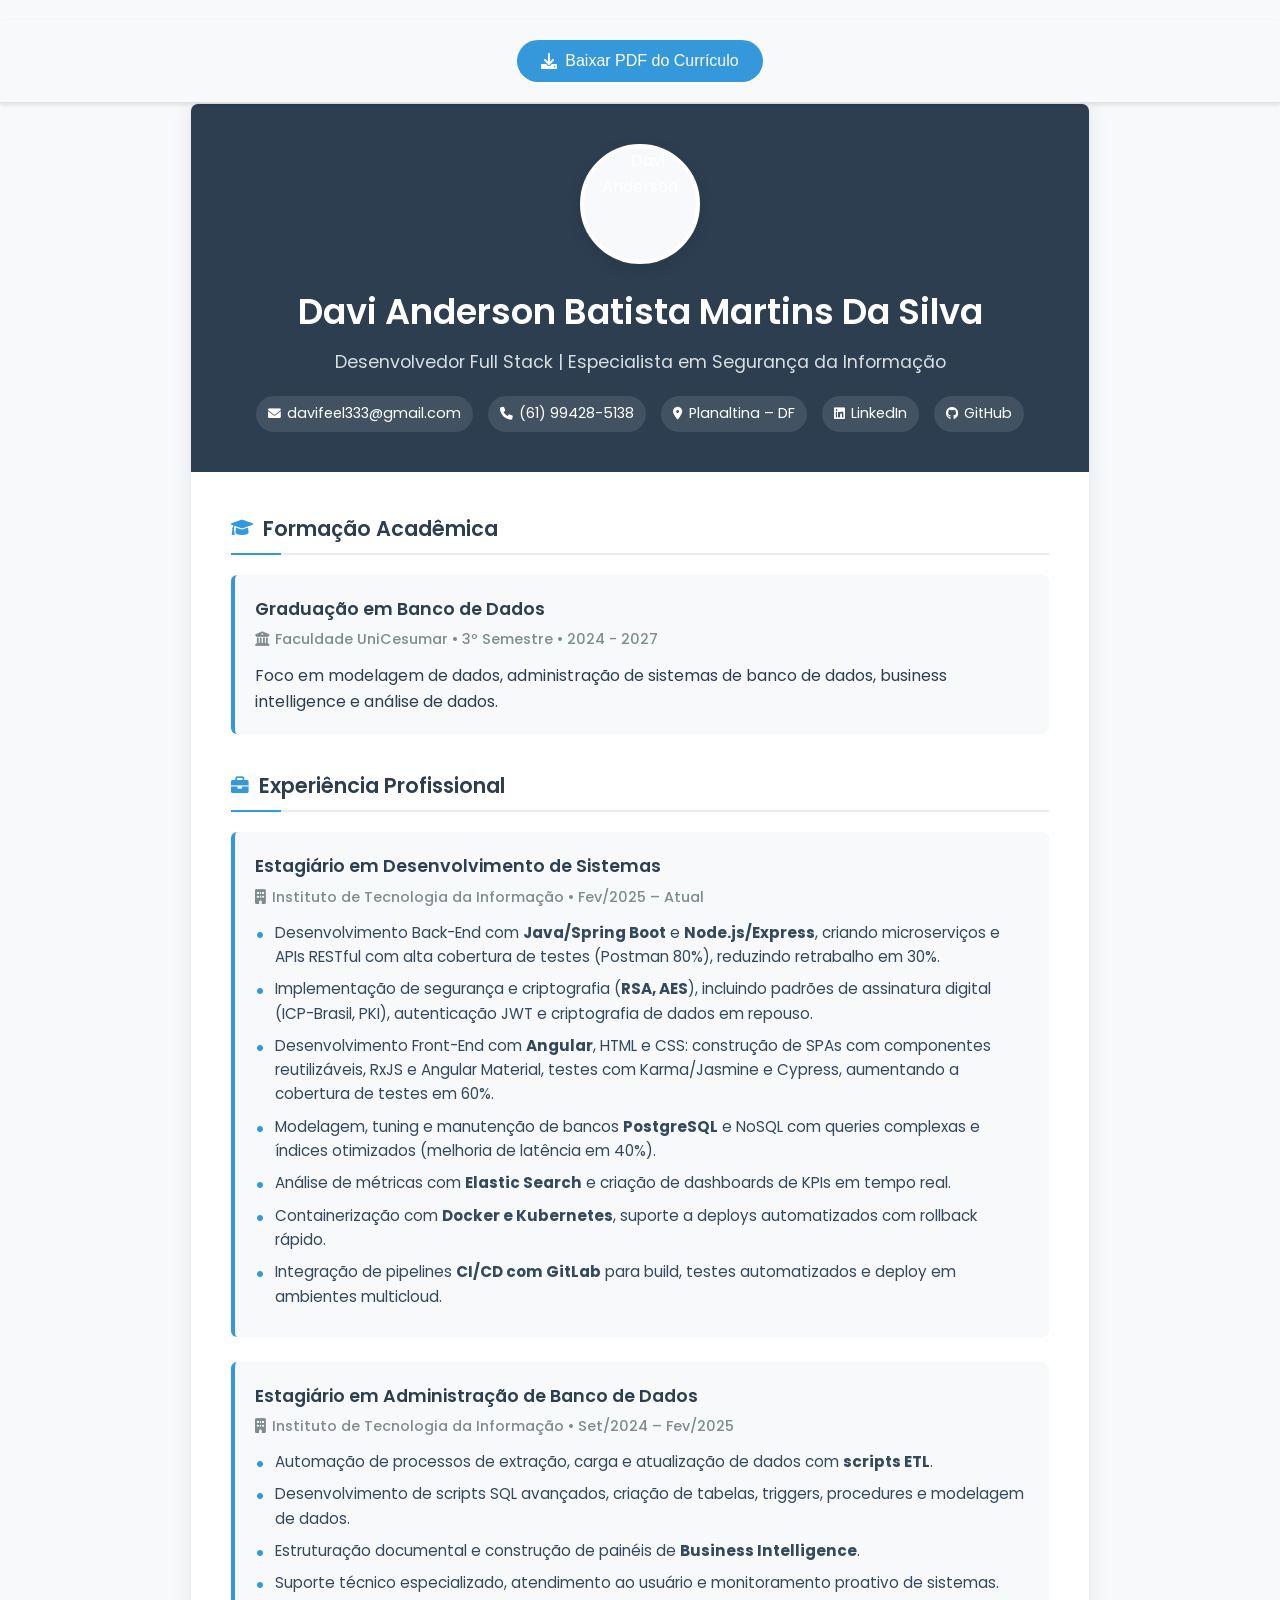
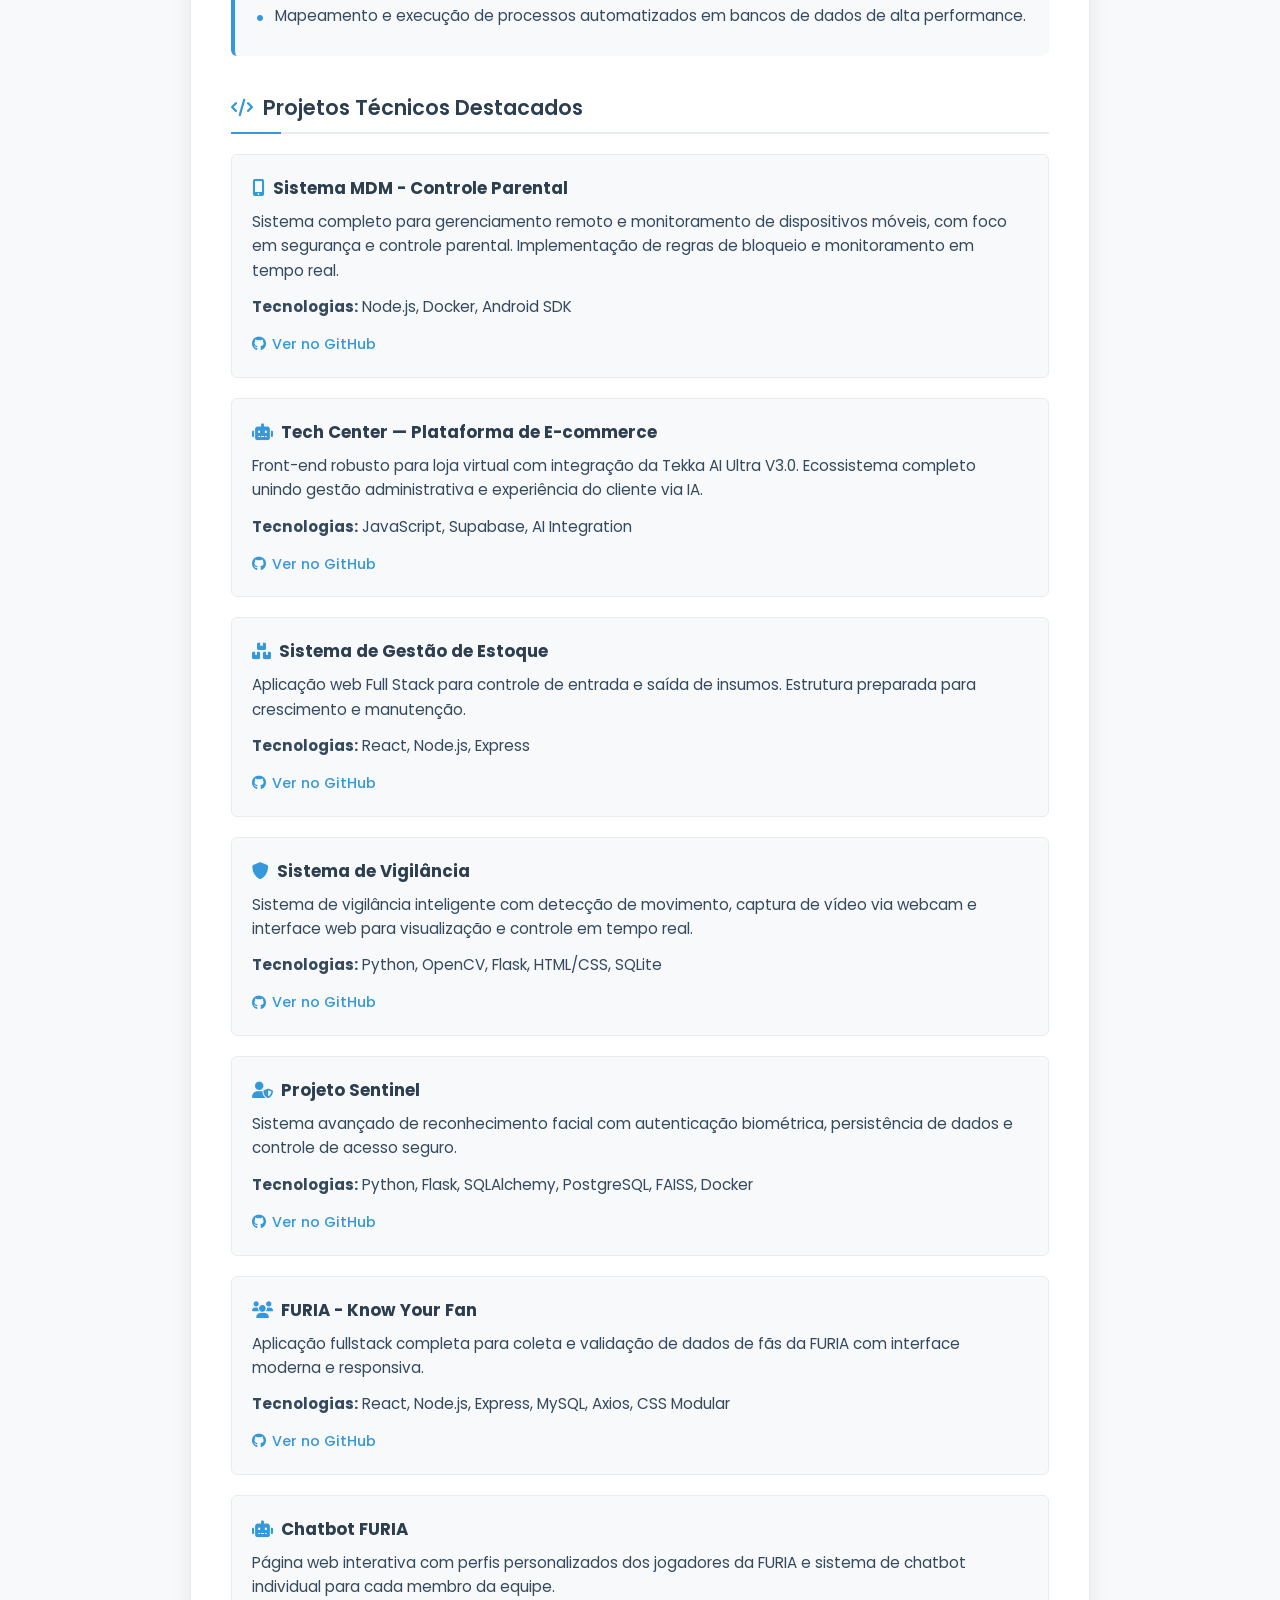
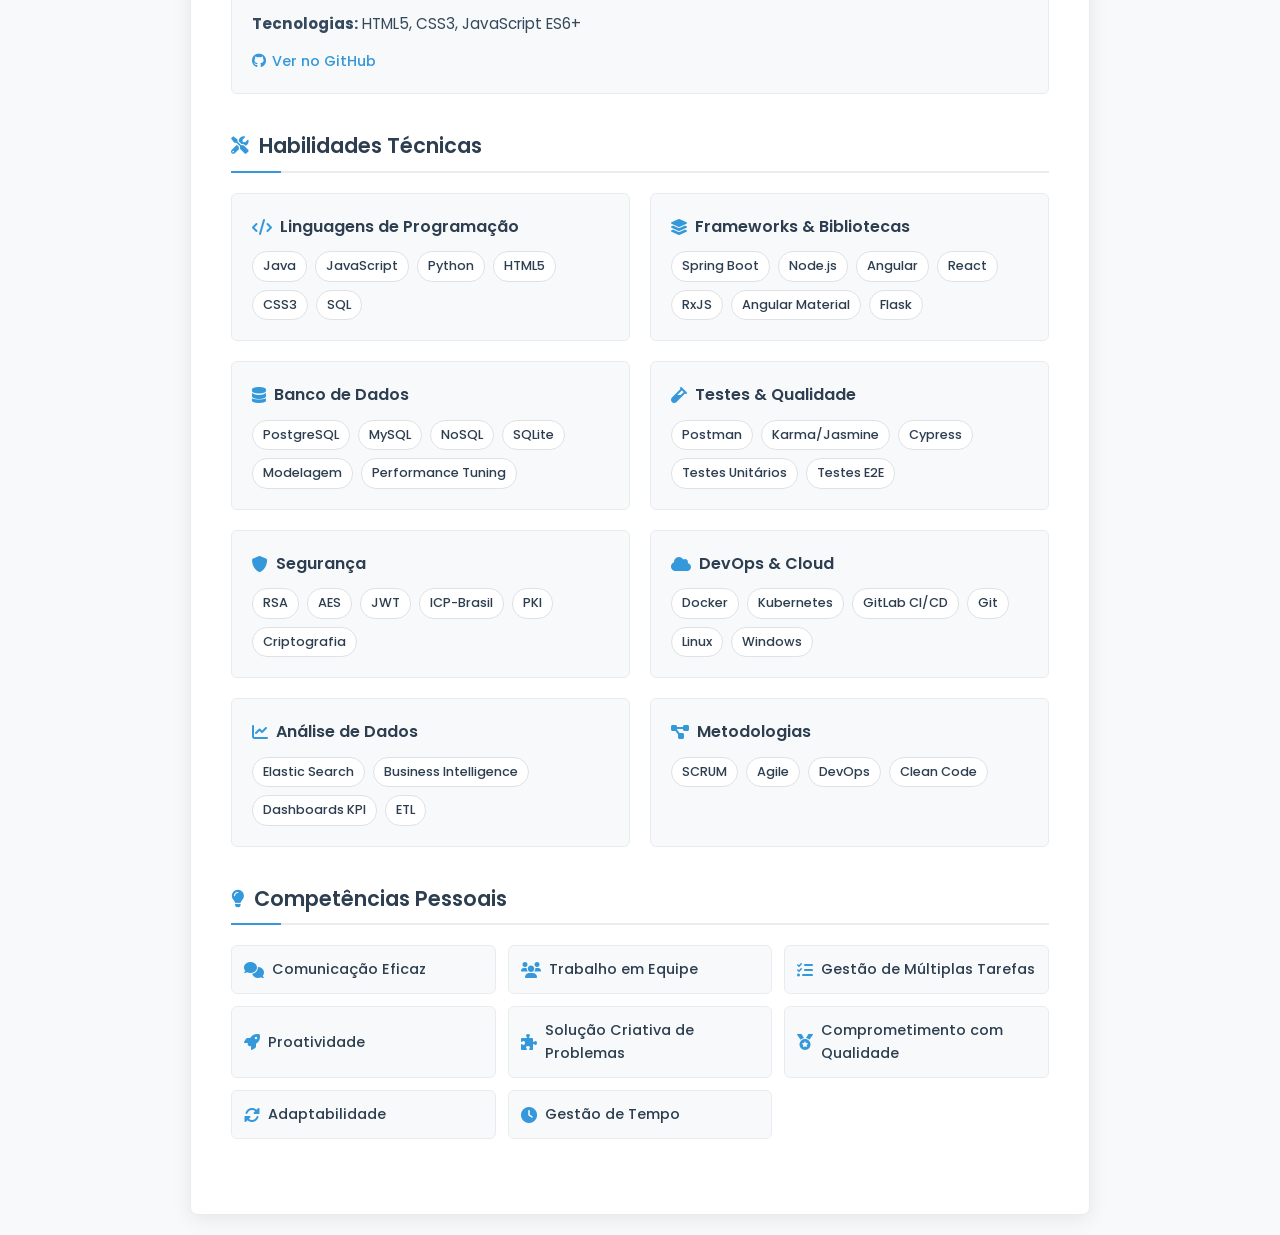
==== curriculo.html @ a270661d "Initial commit" ====
<!DOCTYPE html>
<html lang="pt-BR">
<head>
  <meta charset="UTF-8">
  <meta name="viewport" content="width=device-width, initial-scale=1.0">
  <title>Currículo - Davi Anderson Batista Martins Da Silva</title>
  <link href="https://fonts.googleapis.com/css2?family=Poppins:wght@300;400;500;600;700&display=swap" rel="stylesheet">
  <link rel="stylesheet" href="https://cdnjs.cloudflare.com/ajax/libs/font-awesome/6.0.0/css/all.min.css">
  <style>
    * {
      margin: 0;
      padding: 0;
      box-sizing: border-box;
    }
    
    body {
      font-family: 'Poppins', sans-serif;
      background: #f8f9fa;
      color: #2c3e50;
      line-height: 1.6;
      min-height: 100vh;
      padding: 20px 0;
    }
    
    .container {
      max-width: 900px;
      margin: 0 auto;
      background: #ffffff;
      border-radius: 8px;
      box-shadow: 0 4px 20px rgba(0, 0, 0, 0.08);
      overflow: hidden;
      border: 1px solid #e9ecef;
    }
    
    .header-bg {
      background: #2c3e50;
      padding: 40px 0;
      position: relative;
    }
    
    header {
      text-align: center;
      color: white;
      position: relative;
      z-index: 1;
      padding: 0 40px;
    }
    
    .profile-photo {
      width: 120px;
      height: 120px;
      border-radius: 50%;
      background: #f8f9fa;
      display: flex;
      align-items: center;
      justify-content: center;
      margin: 0 auto 20px;
      border: 4px solid white;
      box-shadow: 0 4px 15px rgba(0, 0, 0, 0.1);
      overflow: hidden;
    }

    .profile-photo i {
      font-size: 48px;
      color: #6c757d;
    }

    .profile-img {
      width: 100%;
      height: 100%;
      object-fit: cover;
      border-radius: 50%;
    }
    
    header h1 {
      font-size: 2.2rem;
      font-weight: 600;
      margin-bottom: 8px;
      color: #ffffff;
    }
    
    .subtitle {
      font-size: 1.1rem;
      font-weight: 400;
      margin-bottom: 20px;
      opacity: 0.9;
      color: #ecf0f1;
    }
    
    .contact-info {
      display: flex;
      flex-wrap: wrap;
      justify-content: center;
      gap: 15px;
      margin-top: 20px;
    }
    
    .contact-item {
      display: flex;
      align-items: center;
      gap: 6px;
      background: rgba(255, 255, 255, 0.1);
      padding: 6px 12px;
      border-radius: 20px;
      transition: all 0.3s ease;
      font-size: 0.9rem;
    }
    
    .contact-item:hover {
      background: rgba(255, 255, 255, 0.2);
    }
    
    .contact-item a, .contact-item span {
      color: white;
      text-decoration: none;
      font-weight: 400;
    }
    
    .contact-item i {
      font-size: 0.8rem;
    }
    
    .content {
      padding: 40px;
      background: #ffffff;
    }
    
    .section {
      margin-bottom: 35px;
    }
    
    .section-title {
      display: flex;
      align-items: center;
      gap: 10px;
      font-size: 1.3rem;
      font-weight: 600;
      color: #2c3e50;
      margin-bottom: 20px;
      padding-bottom: 8px;
      border-bottom: 2px solid #e9ecef;
      position: relative;
    }
    
    .section-title::after {
      content: '';
      position: absolute;
      bottom: -2px;
      left: 0;
      width: 50px;
      height: 2px;
      background: #3498db;
    }
    
    .section-icon {
      color: #3498db;
      font-size: 1.1rem;
    }
    
    .experience-item, .education-item {
      margin-bottom: 25px;
      padding: 20px;
      background: #f8f9fa;
      border-radius: 6px;
      border-left: 4px solid #3498db;
      transition: all 0.3s ease;
    }
    
    .experience-item:hover, .education-item:hover {
      box-shadow: 0 2px 10px rgba(0, 0, 0, 0.05);
      transform: translateY(-1px);
    }
    
    .job-title {
      font-size: 1.1rem;
      font-weight: 600;
      color: #2c3e50;
      margin-bottom: 5px;
    }
    
    .company-period {
      color: #7f8c8d;
      font-weight: 500;
      margin-bottom: 12px;
      display: flex;
      align-items: center;
      gap: 6px;
      font-size: 0.9rem;
    }
    
    .achievements {
      list-style: none;
    }
    
    .achievements li {
      position: relative;
      padding-left: 20px;
      margin-bottom: 8px;
      color: #34495e;
      line-height: 1.6;
      font-size: 0.95rem;
    }
    
    .achievements li::before {
      content: '•';
      position: absolute;
      left: 0;
      color: #3498db;
      font-weight: bold;
      font-size: 1.2rem;
    }
    
    .skills-grid {
      display: grid;
      grid-template-columns: repeat(auto-fit, minmax(280px, 1fr));
      gap: 20px;
    }
    
    .skill-category {
      background: #f8f9fa;
      padding: 20px;
      border-radius: 6px;
      border: 1px solid #e9ecef;
    }
    
    .skill-category h4 {
      color: #2c3e50;
      font-weight: 600;
      margin-bottom: 12px;
      display: flex;
      align-items: center;
      gap: 8px;
      font-size: 1rem;
    }
    
    .skill-category h4 i {
      color: #3498db;
    }
    
    .skill-tags {
      display: flex;
      flex-wrap: wrap;
      gap: 8px;
    }
    
    .skill-tag {
      background: #ffffff;
      color: #2c3e50;
      border: 1px solid #dee2e6;
      padding: 4px 10px;
      border-radius: 15px;
      font-size: 0.8rem;
      font-weight: 500;
      transition: all 0.2s ease;
    }
    
    .skill-tag:hover {
      background: #3498db;
      color: white;
      border-color: #3498db;
    }
    
    .projects-grid {
      display: grid;
      gap: 20px;
    }
    
    .project-item {
      background: #f8f9fa;
      padding: 20px;
      border-radius: 6px;
      border: 1px solid #e9ecef;
      transition: all 0.3s ease;
    }
    
    .project-item:hover {
      box-shadow: 0 2px 10px rgba(0, 0, 0, 0.05);
      transform: translateY(-1px);
    }
    
    .project-title {
      font-weight: 600;
      color: #2c3e50;
      margin-bottom: 8px;
      display: flex;
      align-items: center;
      gap: 8px;
      font-size: 1.05rem;
    }
    
    .project-title i {
      color: #3498db;
    }
    
    .project-item p {
      color: #34495e;
      margin-bottom: 12px;
      line-height: 1.6;
      font-size: 0.95rem;
    }
    
    .project-link {
      color: #3498db;
      text-decoration: none;
      font-weight: 500;
      display: inline-flex;
      align-items: center;
      gap: 6px;
      transition: color 0.3s ease;
      font-size: 0.9rem;
    }
    
    .project-link:hover {
      color: #2980b9;
      text-decoration: underline;
    }
    
    .soft-skills {
      display: grid;
      grid-template-columns: repeat(auto-fit, minmax(200px, 1fr));
      gap: 12px;
    }
    
    .soft-skill {
      background: #f8f9fa;
      padding: 12px;
      border-radius: 6px;
      border: 1px solid #e9ecef;
      display: flex;
      align-items: center;
      gap: 8px;
      color: #2c3e50;
      font-weight: 500;
      font-size: 0.9rem;
    }
    
    .soft-skill i {
      color: #3498db;
      font-size: 1rem;
    }
    
    .download-section {
      text-align: center;
      padding: 20px;
      background: #f8f9fa;
      border-bottom: 1px solid #dee2e6;
      position: sticky;
      top: 0;
      z-index: 100;
      box-shadow: 0 2px 4px rgba(0,0,0,0.1);
    }
    
    .download-btn {
      display: inline-flex;
      align-items: center;
      gap: 8px;
      background: #3498db;
      color: white;
      padding: 12px 24px;
      border-radius: 25px;
      border: none;
      font-weight: 500;
      font-size: 1rem;
      transition: all 0.3s ease;
      cursor: pointer;
      text-decoration: none;
    }
    
    .download-btn:hover {
      background: #2980b9;
      transform: translateY(-2px);
      box-shadow: 0 4px 12px rgba(52, 152, 219, 0.3);
    }
    
    @media (max-width: 768px) {
      .content {
        padding: 25px;
      }
      
      header {
        padding: 0 25px;
      }
      
      header h1 {
        font-size: 1.8rem;
      }
      
      .contact-info {
        flex-direction: column;
        align-items: center;
      }
      
      .skills-grid {
        grid-template-columns: 1fr;
      }
      
      .download-section {
        padding: 15px;
      }
    }
    
    @media print {
      body {
        background: white;
        padding: 0;
      }
      
      .container {
        box-shadow: none;
        border-radius: 0;
        border: none;
      }
      
      .header-bg {
        background: #2c3e50 !important;
        -webkit-print-color-adjust: exact;
        print-color-adjust: exact;
      }
      
      .download-section {
        display: none;
      }
    }
  </style>
</head>
<body>
  <!-- Download Section -->
  <div class="download-section">
    <button id="downloadPDF" class="download-btn">
      <i class="fas fa-download"></i>
      Baixar PDF do Currículo
    </button>
  </div>

  <div class="container">
    <div class="header-bg">
      <header>
        <div class="profile-photo">
          <img src="assets/images/profile.jpg" alt="Davi Anderson" class="profile-img">
        </div>
        <h1>Davi Anderson Batista Martins Da Silva</h1>
        <div class="subtitle">Desenvolvedor Full Stack | Especialista em Segurança da Informação</div>
        <div class="contact-info">
          <div class="contact-item">
            <i class="fas fa-envelope"></i>
            <a href="mailto:davifeel333@gmail.com">davifeel333@gmail.com</a>
          </div>
          <div class="contact-item">
            <i class="fas fa-phone"></i>
            <a href="tel:+5561994285138">(61) 99428-5138</a>
          </div>
          <div class="contact-item">
            <i class="fas fa-map-marker-alt"></i>
            <span>Planaltina – DF</span>
          </div>
          <div class="contact-item">
            <i class="fab fa-linkedin"></i>
            <a href="https://linkedin.com/in/davi-tech" target="_blank">LinkedIn</a>
          </div>
          <div class="contact-item">
            <i class="fab fa-github"></i>
            <a href="https://github.com/davifeels" target="_blank">GitHub</a>
          </div>
        </div>
      </header>
    </div>

    <div class="content">
      <section class="section">
        <h2 class="section-title">
          <i class="fas fa-graduation-cap section-icon"></i>
          Formação Acadêmica
        </h2>
        <div class="education-item">
          <div class="job-title">Graduação em Banco de Dados</div>
          <div class="company-period">
            <i class="fas fa-university"></i>
            Faculdade UniCesumar • 3º Semestre • 2024 - 2027
          </div>
          <p>Foco em modelagem de dados, administração de sistemas de banco de dados, business intelligence e análise de dados.</p>
        </div>
      </section>

      <section class="section">
        <h2 class="section-title">
          <i class="fas fa-briefcase section-icon"></i>
          Experiência Profissional
        </h2>
        
        <div class="experience-item">
          <div class="job-title">Estagiário em Desenvolvimento de Sistemas</div>
          <div class="company-period">
            <i class="fas fa-building"></i>
            Instituto de Tecnologia da Informação • Fev/2025 – Atual
          </div>
          <ul class="achievements">
            <li>Desenvolvimento Back-End com <strong>Java/Spring Boot</strong> e <strong>Node.js/Express</strong>, criando microserviços e APIs RESTful com alta cobertura de testes (Postman 80%), reduzindo retrabalho em 30%.</li>
            <li>Implementação de segurança e criptografia (<strong>RSA, AES</strong>), incluindo padrões de assinatura digital (ICP-Brasil, PKI), autenticação JWT e criptografia de dados em repouso.</li>
            <li>Desenvolvimento Front-End com <strong>Angular</strong>, HTML e CSS: construção de SPAs com componentes reutilizáveis, RxJS e Angular Material, testes com Karma/Jasmine e Cypress, aumentando a cobertura de testes em 60%.</li>
            <li>Modelagem, tuning e manutenção de bancos <strong>PostgreSQL</strong> e NoSQL com queries complexas e índices otimizados (melhoria de latência em 40%).</li>
            <li>Análise de métricas com <strong>Elastic Search</strong> e criação de dashboards de KPIs em tempo real.</li>
            <li>Containerização com <strong>Docker e Kubernetes</strong>, suporte a deploys automatizados com rollback rápido.</li>
            <li>Integração de pipelines <strong>CI/CD com GitLab</strong> para build, testes automatizados e deploy em ambientes multicloud.</li>
          </ul>
        </div>

        <div class="experience-item">
          <div class="job-title">Estagiário em Administração de Banco de Dados</div>
          <div class="company-period">
            <i class="fas fa-building"></i>
            Instituto de Tecnologia da Informação • Set/2024 – Fev/2025
          </div>
          <ul class="achievements">
            <li>Automação de processos de extração, carga e atualização de dados com <strong>scripts ETL</strong>.</li>
            <li>Desenvolvimento de scripts SQL avançados, criação de tabelas, triggers, procedures e modelagem de dados.</li>
            <li>Estruturação documental e construção de painéis de <strong>Business Intelligence</strong>.</li>
            <li>Suporte técnico especializado, atendimento ao usuário e monitoramento proativo de sistemas.</li>
            <li>Mapeamento e execução de processos automatizados em bancos de dados de alta performance.</li>
          </ul>
        </div>
      </section>

      <section class="section">
        <h2 class="section-title">
          <i class="fas fa-code section-icon"></i>
          Projetos Técnicos Destacados
        </h2>
        <div class="projects-grid">
          <div class="project-item">
            <div class="project-title">
              <i class="fas fa-mobile-alt"></i>
              <strong>Sistema MDM - Controle Parental</strong>
            </div>
            <p>Sistema completo para gerenciamento remoto e monitoramento de dispositivos móveis, com foco em segurança e controle parental. Implementação de regras de bloqueio e monitoramento em tempo real.</p>
            <p><strong>Tecnologias:</strong> Node.js, Docker, Android SDK</p>
            <a href="https://github.com/davifeels" target="_blank" class="project-link">
              <i class="fab fa-github"></i> Ver no GitHub
            </a>
          </div>

          <div class="project-item">
            <div class="project-title">
              <i class="fas fa-robot"></i>
              <strong>Tech Center — Plataforma de E-commerce</strong>
            </div>
            <p>Front-end robusto para loja virtual com integração da Tekka AI Ultra V3.0. Ecossistema completo unindo gestão administrativa e experiência do cliente via IA.</p>
            <p><strong>Tecnologias:</strong> JavaScript, Supabase, AI Integration</p>
            <a href="https://github.com/davifeels" target="_blank" class="project-link">
              <i class="fab fa-github"></i> Ver no GitHub
            </a>
          </div>

          <div class="project-item">
            <div class="project-title">
              <i class="fas fa-boxes"></i>
              <strong>Sistema de Gestão de Estoque</strong>
            </div>
            <p>Aplicação web Full Stack para controle de entrada e saída de insumos. Estrutura preparada para crescimento e manutenção.</p>
            <p><strong>Tecnologias:</strong> React, Node.js, Express</p>
            <a href="https://github.com/davifeels" target="_blank" class="project-link">
              <i class="fab fa-github"></i> Ver no GitHub
            </a>
          </div>

          <div class="project-item">
            <div class="project-title">
              <i class="fas fa-shield-alt"></i>
              <strong>Sistema de Vigilância</strong>
            </div>
            <p>Sistema de vigilância inteligente com detecção de movimento, captura de vídeo via webcam e interface web para visualização e controle em tempo real.</p>
            <p><strong>Tecnologias:</strong> Python, OpenCV, Flask, HTML/CSS, SQLite</p>
            <a href="https://github.com/davifeels/Sistema-De-Vigilancia" target="_blank" class="project-link">
              <i class="fab fa-github"></i> Ver no GitHub
            </a>
          </div>

          <div class="project-item">
            <div class="project-title">
              <i class="fas fa-user-shield"></i>
              <strong>Projeto Sentinel</strong>
            </div>
            <p>Sistema avançado de reconhecimento facial com autenticação biométrica, persistência de dados e controle de acesso seguro.</p>
            <p><strong>Tecnologias:</strong> Python, Flask, SQLAlchemy, PostgreSQL, FAISS, Docker</p>
            <a href="https://github.com/davifeels/ProjetoSentinel" target="_blank" class="project-link">
              <i class="fab fa-github"></i> Ver no GitHub
            </a>
          </div>

          <div class="project-item">
            <div class="project-title">
              <i class="fas fa-users"></i>
              <strong>FURIA - Know Your Fan</strong>
            </div>
            <p>Aplicação fullstack completa para coleta e validação de dados de fãs da FURIA com interface moderna e responsiva.</p>
            <p><strong>Tecnologias:</strong> React, Node.js, Express, MySQL, Axios, CSS Modular</p>
            <a href="https://github.com/davifeels/furia-know-your-fan" target="_blank" class="project-link">
              <i class="fab fa-github"></i> Ver no GitHub
            </a>
          </div>

          <div class="project-item">
            <div class="project-title">
              <i class="fas fa-robot"></i>
              <strong>Chatbot FURIA</strong>
            </div>
            <p>Página web interativa com perfis personalizados dos jogadores da FURIA e sistema de chatbot individual para cada membro da equipe.</p>
            <p><strong>Tecnologias:</strong> HTML5, CSS3, JavaScript ES6+</p>
            <a href="https://github.com/davifeels/chatbotfuria" target="_blank" class="project-link">
              <i class="fab fa-github"></i> Ver no GitHub
            </a>
          </div>
        </div>
      </section>

      <section class="section">
        <h2 class="section-title">
          <i class="fas fa-tools section-icon"></i>
          Habilidades Técnicas
        </h2>
        <div class="skills-grid">
          <div class="skill-category">
            <h4><i class="fas fa-code"></i> Linguagens de Programação</h4>
            <div class="skill-tags">
              <span class="skill-tag">Java</span>
              <span class="skill-tag">JavaScript</span>
              <span class="skill-tag">Python</span>
              <span class="skill-tag">HTML5</span>
              <span class="skill-tag">CSS3</span>
              <span class="skill-tag">SQL</span>
            </div>
          </div>

          <div class="skill-category">
            <h4><i class="fas fa-layer-group"></i> Frameworks & Bibliotecas</h4>
            <div class="skill-tags">
              <span class="skill-tag">Spring Boot</span>
              <span class="skill-tag">Node.js</span>
              <span class="skill-tag">Angular</span>
              <span class="skill-tag">React</span>
              <span class="skill-tag">RxJS</span>
              <span class="skill-tag">Angular Material</span>
              <span class="skill-tag">Flask</span>
            </div>
          </div>

          <div class="skill-category">
            <h4><i class="fas fa-database"></i> Banco de Dados</h4>
            <div class="skill-tags">
              <span class="skill-tag">PostgreSQL</span>
              <span class="skill-tag">MySQL</span>
              <span class="skill-tag">NoSQL</span>
              <span class="skill-tag">SQLite</span>
              <span class="skill-tag">Modelagem</span>
              <span class="skill-tag">Performance Tuning</span>
            </div>
          </div>

          <div class="skill-category">
            <h4><i class="fas fa-vial"></i> Testes & Qualidade</h4>
            <div class="skill-tags">
              <span class="skill-tag">Postman</span>
              <span class="skill-tag">Karma/Jasmine</span>
              <span class="skill-tag">Cypress</span>
              <span class="skill-tag">Testes Unitários</span>
              <span class="skill-tag">Testes E2E</span>
            </div>
          </div>

          <div class="skill-category">
            <h4><i class="fas fa-shield-alt"></i> Segurança</h4>
            <div class="skill-tags">
              <span class="skill-tag">RSA</span>
              <span class="skill-tag">AES</span>
              <span class="skill-tag">JWT</span>
              <span class="skill-tag">ICP-Brasil</span>
              <span class="skill-tag">PKI</span>
              <span class="skill-tag">Criptografia</span>
            </div>
          </div>

          <div class="skill-category">
            <h4><i class="fas fa-cloud"></i> DevOps & Cloud</h4>
            <div class="skill-tags">
              <span class="skill-tag">Docker</span>
              <span class="skill-tag">Kubernetes</span>
              <span class="skill-tag">GitLab CI/CD</span>
              <span class="skill-tag">Git</span>
              <span class="skill-tag">Linux</span>
              <span class="skill-tag">Windows</span>
            </div>
          </div>

          <div class="skill-category">
            <h4><i class="fas fa-chart-line"></i> Análise de Dados</h4>
            <div class="skill-tags">
              <span class="skill-tag">Elastic Search</span>
              <span class="skill-tag">Business Intelligence</span>
              <span class="skill-tag">Dashboards KPI</span>
              <span class="skill-tag">ETL</span>
            </div>
          </div>

          <div class="skill-category">
            <h4><i class="fas fa-project-diagram"></i> Metodologias</h4>
            <div class="skill-tags">
              <span class="skill-tag">SCRUM</span>
              <span class="skill-tag">Agile</span>
              <span class="skill-tag">DevOps</span>
              <span class="skill-tag">Clean Code</span>
            </div>
          </div>
        </div>
      </section>

      <section class="section">
        <h2 class="section-title">
          <i class="fas fa-lightbulb section-icon"></i>
          Competências Pessoais
        </h2>
        <div class="soft-skills">
          <div class="soft-skill">
            <i class="fas fa-comments"></i>
            Comunicação Eficaz
          </div>
          <div class="soft-skill">
            <i class="fas fa-users"></i>
            Trabalho em Equipe
          </div>
          <div class="soft-skill">
            <i class="fas fa-tasks"></i>
            Gestão de Múltiplas Tarefas
          </div>
          <div class="soft-skill">
            <i class="fas fa-rocket"></i>
            Proatividade
          </div>
          <div class="soft-skill">
            <i class="fas fa-puzzle-piece"></i>
            Solução Criativa de Problemas
          </div>
          <div class="soft-skill">
            <i class="fas fa-medal"></i>
            Comprometimento com Qualidade
          </div>
          <div class="soft-skill">
            <i class="fas fa-sync-alt"></i>
            Adaptabilidade
          </div>
          <div class="soft-skill">
            <i class="fas fa-clock"></i>
            Gestão de Tempo
          </div>
        </div>
      </section>
    </div>

  </div>
  <script src="https://cdnjs.cloudflare.com/ajax/libs/html2pdf.js/0.10.1/html2pdf.bundle.min.js"></script>
  <script>
    document.getElementById('downloadPDF').addEventListener('click', function(e) {
      e.preventDefault();
      
      const element = document.querySelector('.container');
      const downloadBtn = document.querySelector('.download-section');
      
      // Hide download button during PDF generation
      downloadBtn.style.display = 'none';
      
      const opt = {
        margin: [0.2, 0.2, 0.2, 0.2],
        filename: 'Curriculo_Davi_Anderson.pdf',
        image: { type: 'jpeg', quality: 0.98 },
        html2canvas: {
          scale: 2,
          useCORS: true,
          letterRendering: true
        },
        jsPDF: {
          unit: 'in',
          format: 'a4',
          orientation: 'portrait'
        }
      };

      html2pdf().set(opt).from(element).save().then(() => {
        // Show download button again after PDF generation
        downloadBtn.style.display = 'block';
      });
    });
  </script>
</body>
</html>
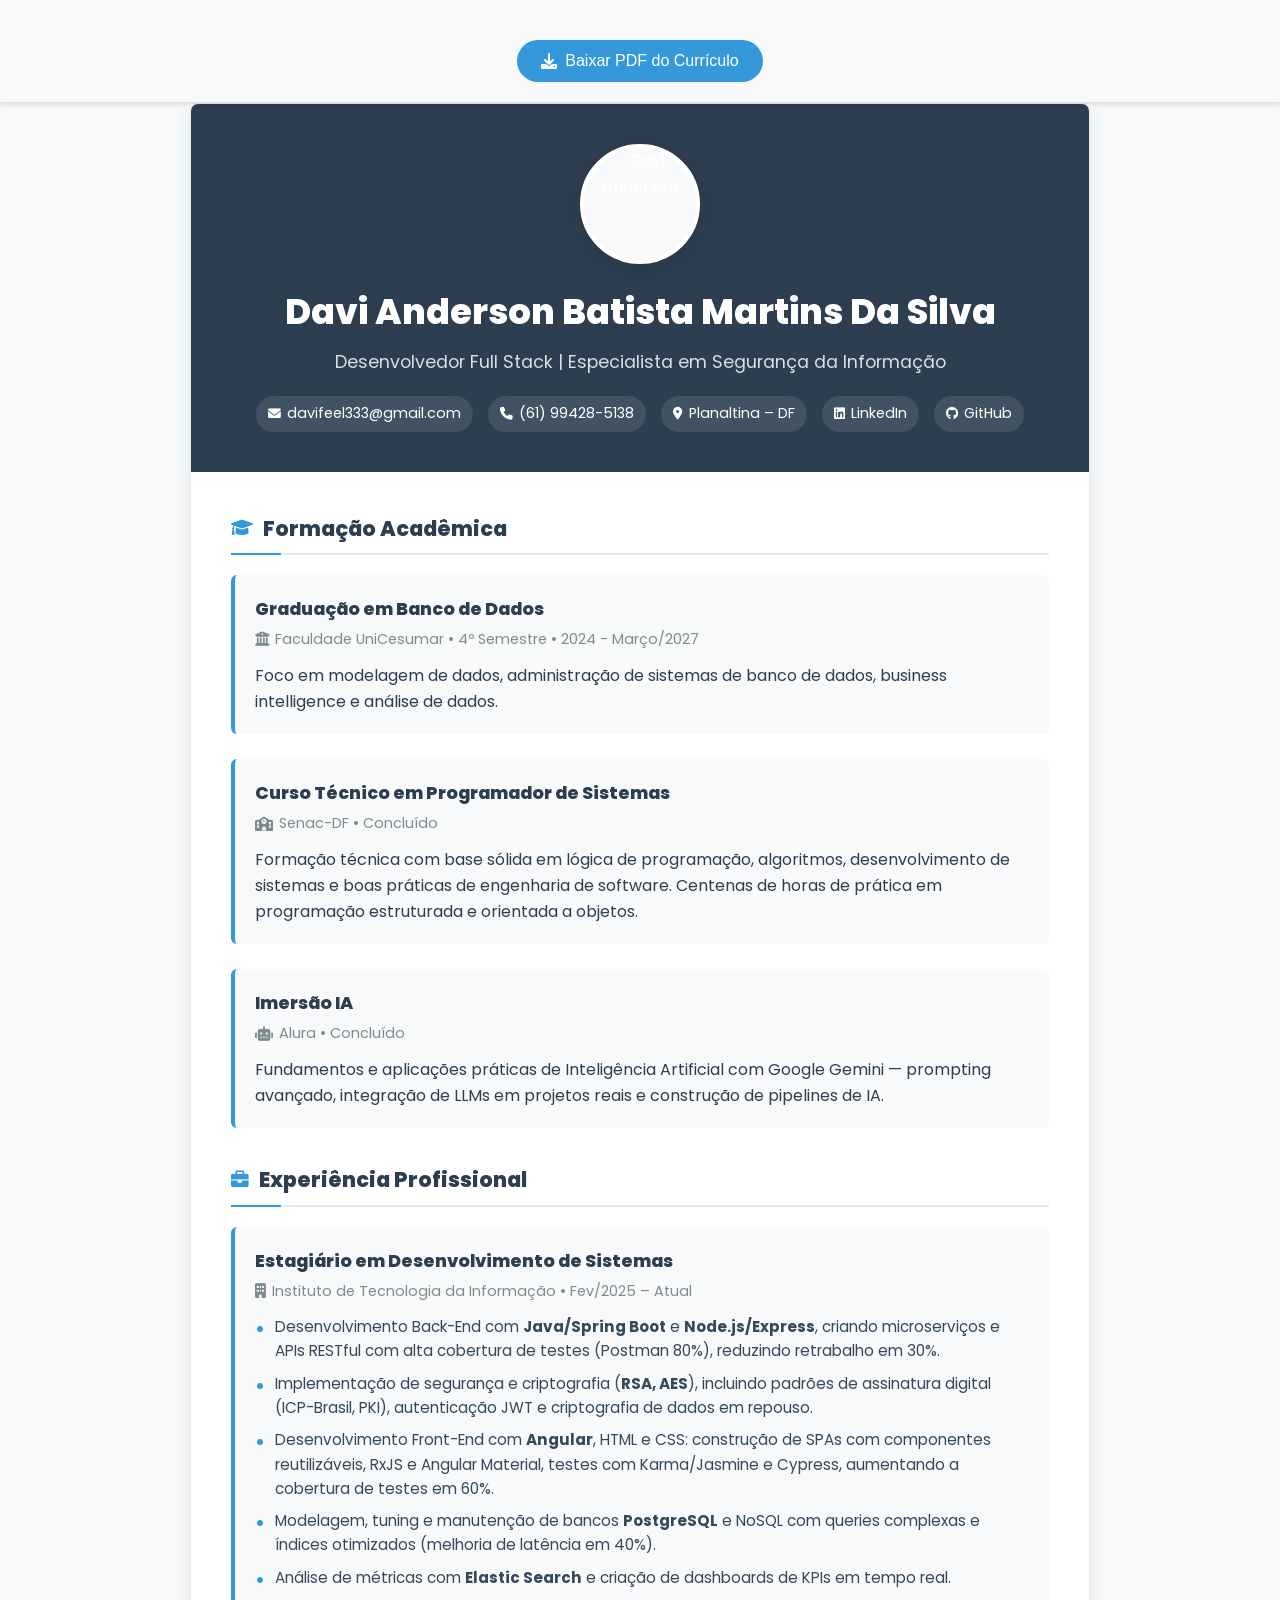
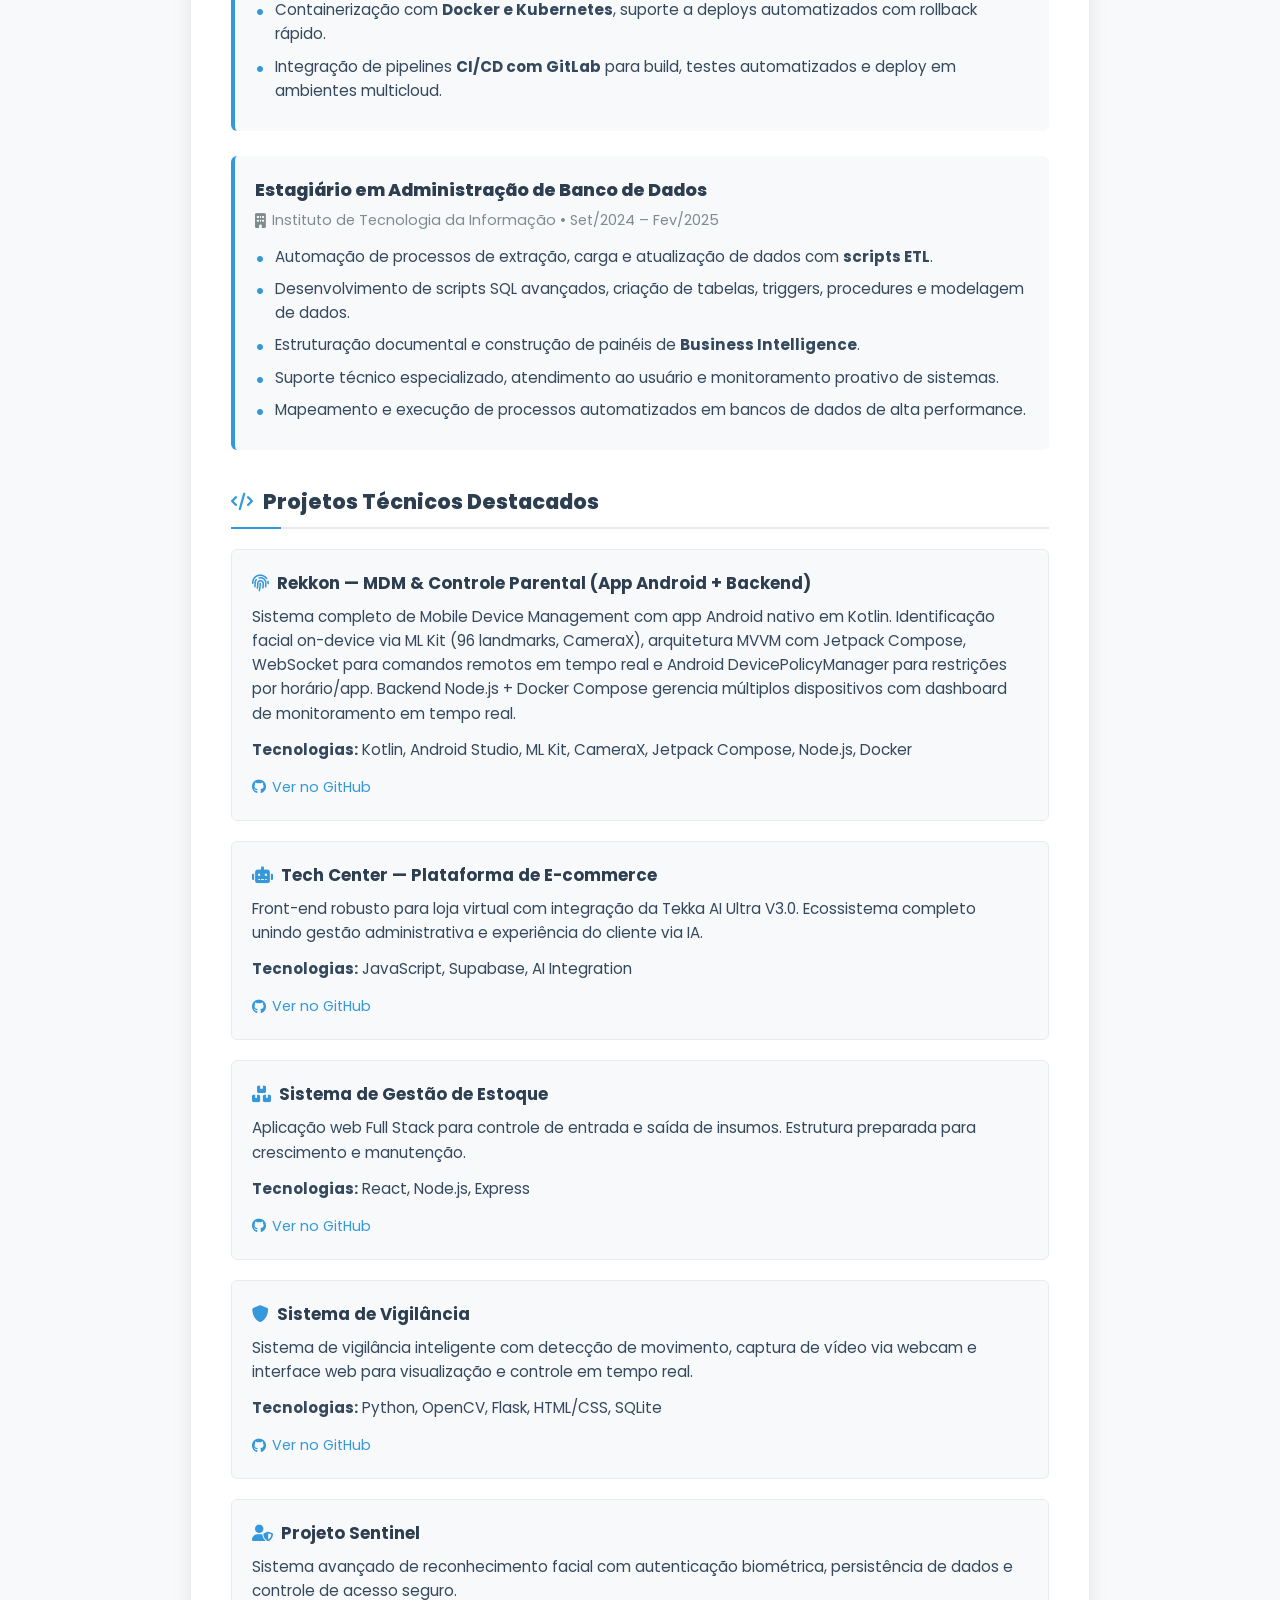
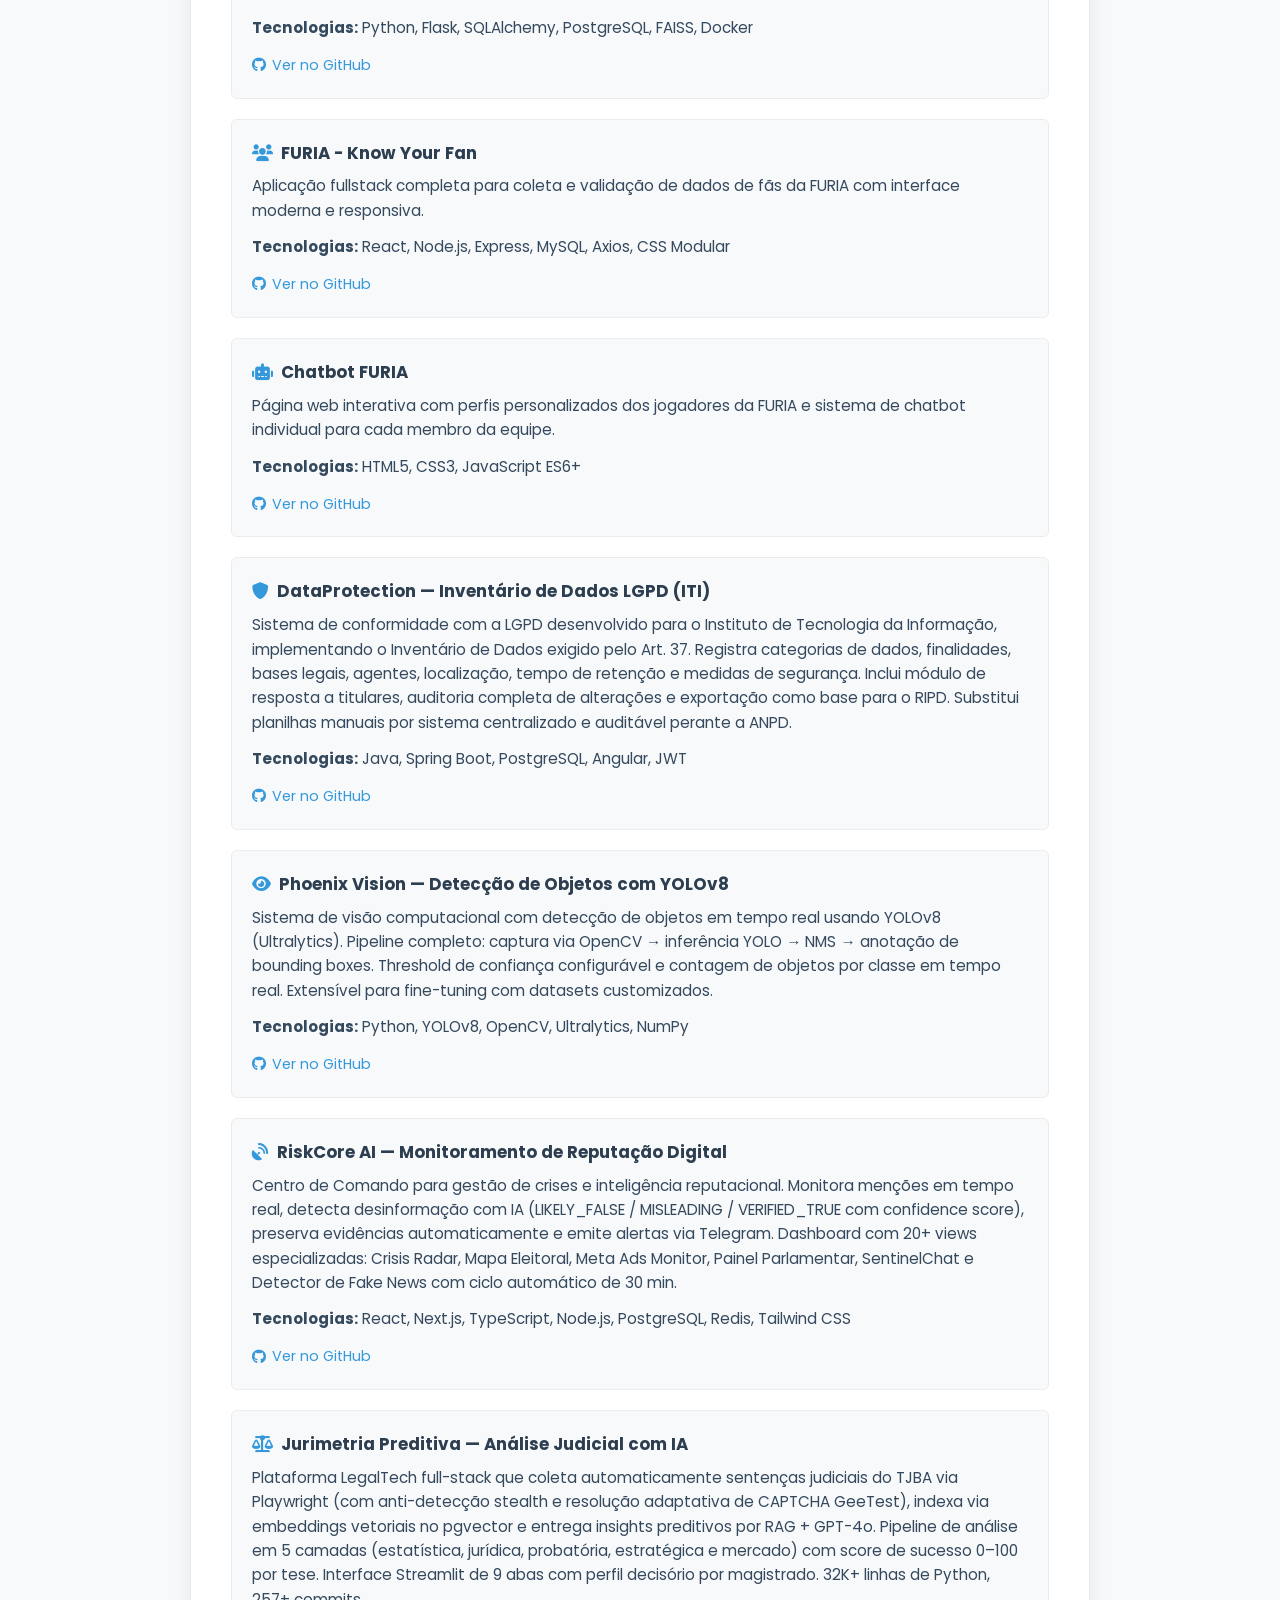
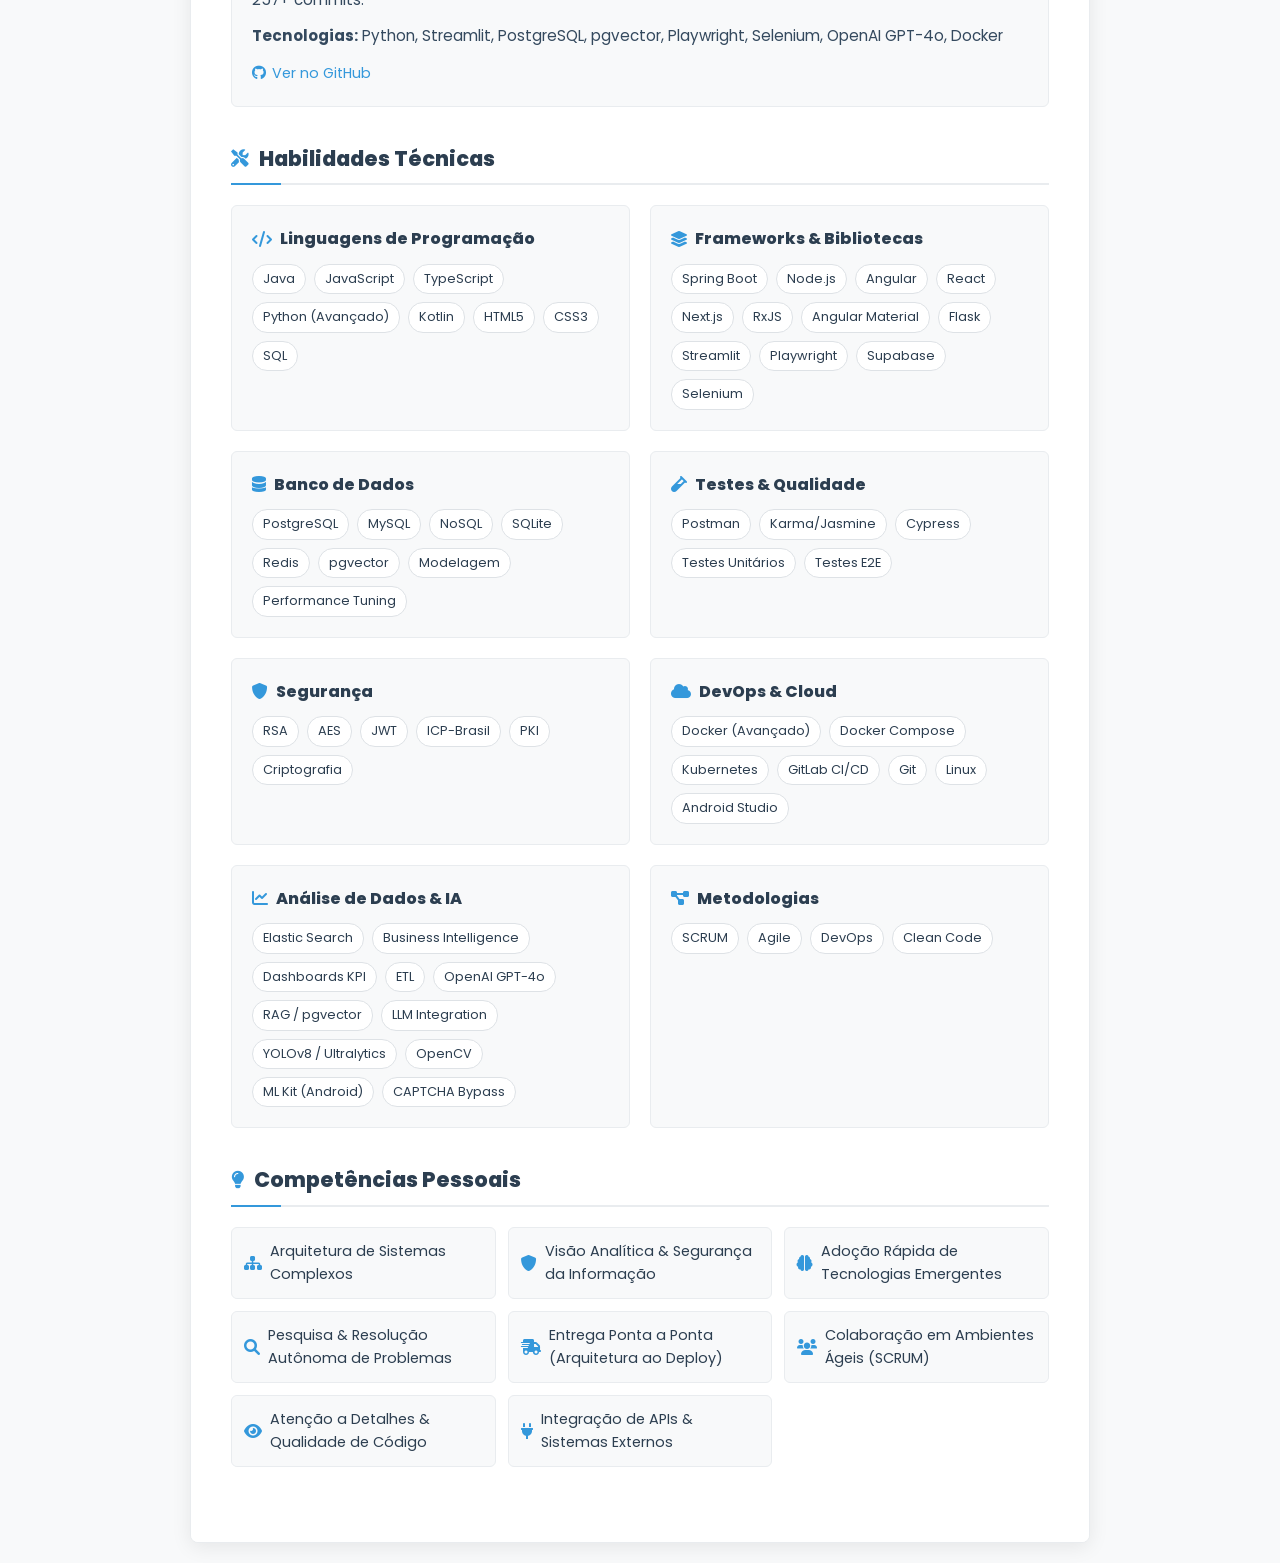
==== commit db4afd43: "a" ====
--- a/curriculo.html
+++ b/curriculo.html
@@ -4,8 +4,12 @@
   <meta charset="UTF-8">
   <meta name="viewport" content="width=device-width, initial-scale=1.0">
   <title>Currículo - Davi Anderson Batista Martins Da Silva</title>
-  <link href="https://fonts.googleapis.com/css2?family=Poppins:wght@300;400;500;600;700&display=swap" rel="stylesheet">
-  <link rel="stylesheet" href="https://cdnjs.cloudflare.com/ajax/libs/font-awesome/6.0.0/css/all.min.css">
+  <link rel="stylesheet" href="assets/fontawesome/css/all.min.css">
+  <style>
+    @font-face { font-family: 'Poppins'; src: url('assets/poppins-regular.woff2') format('woff2'); font-weight: 400; font-style: normal; }
+    @font-face { font-family: 'Poppins'; src: url('assets/poppins-600.woff2') format('woff2'); font-weight: 600; font-style: normal; }
+    @font-face { font-family: 'Poppins'; src: url('assets/poppins-700.woff2') format('woff2'); font-weight: 700; font-style: normal; }
+  </style>
   <style>
     * {
       margin: 0;
@@ -475,9 +479,25 @@
           <div class="job-title">Graduação em Banco de Dados</div>
           <div class="company-period">
             <i class="fas fa-university"></i>
-            Faculdade UniCesumar • 3º Semestre • 2024 - 2027
+            Faculdade UniCesumar • 4º Semestre • 2024 - Março/2027
           </div>
           <p>Foco em modelagem de dados, administração de sistemas de banco de dados, business intelligence e análise de dados.</p>
+        </div>
+        <div class="education-item">
+          <div class="job-title">Curso Técnico em Programador de Sistemas</div>
+          <div class="company-period">
+            <i class="fas fa-school"></i>
+            Senac-DF • Concluído
+          </div>
+          <p>Formação técnica com base sólida em lógica de programação, algoritmos, desenvolvimento de sistemas e boas práticas de engenharia de software. Centenas de horas de prática em programação estruturada e orientada a objetos.</p>
+        </div>
+        <div class="education-item">
+          <div class="job-title">Imersão IA</div>
+          <div class="company-period">
+            <i class="fas fa-robot"></i>
+            Alura • Concluído
+          </div>
+          <p>Fundamentos e aplicações práticas de Inteligência Artificial com Google Gemini — prompting avançado, integração de LLMs em projetos reais e construção de pipelines de IA.</p>
         </div>
       </section>
 
@@ -528,12 +548,12 @@
         <div class="projects-grid">
           <div class="project-item">
             <div class="project-title">
-              <i class="fas fa-mobile-alt"></i>
-              <strong>Sistema MDM - Controle Parental</strong>
-            </div>
-            <p>Sistema completo para gerenciamento remoto e monitoramento de dispositivos móveis, com foco em segurança e controle parental. Implementação de regras de bloqueio e monitoramento em tempo real.</p>
-            <p><strong>Tecnologias:</strong> Node.js, Docker, Android SDK</p>
-            <a href="https://github.com/davifeels" target="_blank" class="project-link">
+              <i class="fas fa-fingerprint"></i>
+              <strong>Rekkon — MDM & Controle Parental (App Android + Backend)</strong>
+            </div>
+            <p>Sistema completo de Mobile Device Management com app Android nativo em Kotlin. Identificação facial on-device via ML Kit (96 landmarks, CameraX), arquitetura MVVM com Jetpack Compose, WebSocket para comandos remotos em tempo real e Android DevicePolicyManager para restrições por horário/app. Backend Node.js + Docker Compose gerencia múltiplos dispositivos com dashboard de monitoramento em tempo real.</p>
+            <p><strong>Tecnologias:</strong> Kotlin, Android Studio, ML Kit, CameraX, Jetpack Compose, Node.js, Docker</p>
+            <a href="https://github.com/davifeels" target="_blank" rel="noopener" class="project-link">
               <i class="fab fa-github"></i> Ver no GitHub
             </a>
           </div>
@@ -545,7 +565,7 @@
             </div>
             <p>Front-end robusto para loja virtual com integração da Tekka AI Ultra V3.0. Ecossistema completo unindo gestão administrativa e experiência do cliente via IA.</p>
             <p><strong>Tecnologias:</strong> JavaScript, Supabase, AI Integration</p>
-            <a href="https://github.com/davifeels" target="_blank" class="project-link">
+            <a href="https://github.com/davifeels" target="_blank" rel="noopener" class="project-link">
               <i class="fab fa-github"></i> Ver no GitHub
             </a>
           </div>
@@ -557,7 +577,7 @@
             </div>
             <p>Aplicação web Full Stack para controle de entrada e saída de insumos. Estrutura preparada para crescimento e manutenção.</p>
             <p><strong>Tecnologias:</strong> React, Node.js, Express</p>
-            <a href="https://github.com/davifeels" target="_blank" class="project-link">
+            <a href="https://github.com/davifeels" target="_blank" rel="noopener" class="project-link">
               <i class="fab fa-github"></i> Ver no GitHub
             </a>
           </div>
@@ -569,7 +589,7 @@
             </div>
             <p>Sistema de vigilância inteligente com detecção de movimento, captura de vídeo via webcam e interface web para visualização e controle em tempo real.</p>
             <p><strong>Tecnologias:</strong> Python, OpenCV, Flask, HTML/CSS, SQLite</p>
-            <a href="https://github.com/davifeels/Sistema-De-Vigilancia" target="_blank" class="project-link">
+            <a href="https://github.com/davifeels/Sistema-De-Vigilancia" target="_blank" rel="noopener" class="project-link">
               <i class="fab fa-github"></i> Ver no GitHub
             </a>
           </div>
@@ -581,7 +601,7 @@
             </div>
             <p>Sistema avançado de reconhecimento facial com autenticação biométrica, persistência de dados e controle de acesso seguro.</p>
             <p><strong>Tecnologias:</strong> Python, Flask, SQLAlchemy, PostgreSQL, FAISS, Docker</p>
-            <a href="https://github.com/davifeels/ProjetoSentinel" target="_blank" class="project-link">
+            <a href="https://github.com/davifeels/ProjetoSentinel" target="_blank" rel="noopener" class="project-link">
               <i class="fab fa-github"></i> Ver no GitHub
             </a>
           </div>
@@ -593,7 +613,7 @@
             </div>
             <p>Aplicação fullstack completa para coleta e validação de dados de fãs da FURIA com interface moderna e responsiva.</p>
             <p><strong>Tecnologias:</strong> React, Node.js, Express, MySQL, Axios, CSS Modular</p>
-            <a href="https://github.com/davifeels/furia-know-your-fan" target="_blank" class="project-link">
+            <a href="https://github.com/davifeels/furia-know-your-fan" target="_blank" rel="noopener" class="project-link">
               <i class="fab fa-github"></i> Ver no GitHub
             </a>
           </div>
@@ -605,7 +625,55 @@
             </div>
             <p>Página web interativa com perfis personalizados dos jogadores da FURIA e sistema de chatbot individual para cada membro da equipe.</p>
             <p><strong>Tecnologias:</strong> HTML5, CSS3, JavaScript ES6+</p>
-            <a href="https://github.com/davifeels/chatbotfuria" target="_blank" class="project-link">
+            <a href="https://github.com/davifeels/chatbotfuria" target="_blank" rel="noopener" class="project-link">
+              <i class="fab fa-github"></i> Ver no GitHub
+            </a>
+          </div>
+
+          <div class="project-item">
+            <div class="project-title">
+              <i class="fas fa-shield-alt"></i>
+              <strong>DataProtection — Inventário de Dados LGPD (ITI)</strong>
+            </div>
+            <p>Sistema de conformidade com a LGPD desenvolvido para o Instituto de Tecnologia da Informação, implementando o Inventário de Dados exigido pelo Art. 37. Registra categorias de dados, finalidades, bases legais, agentes, localização, tempo de retenção e medidas de segurança. Inclui módulo de resposta a titulares, auditoria completa de alterações e exportação como base para o RIPD. Substitui planilhas manuais por sistema centralizado e auditável perante a ANPD.</p>
+            <p><strong>Tecnologias:</strong> Java, Spring Boot, PostgreSQL, Angular, JWT</p>
+            <a href="https://github.com/davifeels" target="_blank" rel="noopener" class="project-link">
+              <i class="fab fa-github"></i> Ver no GitHub
+            </a>
+          </div>
+
+          <div class="project-item">
+            <div class="project-title">
+              <i class="fas fa-eye"></i>
+              <strong>Phoenix Vision — Detecção de Objetos com YOLOv8</strong>
+            </div>
+            <p>Sistema de visão computacional com detecção de objetos em tempo real usando YOLOv8 (Ultralytics). Pipeline completo: captura via OpenCV → inferência YOLO → NMS → anotação de bounding boxes. Threshold de confiança configurável e contagem de objetos por classe em tempo real. Extensível para fine-tuning com datasets customizados.</p>
+            <p><strong>Tecnologias:</strong> Python, YOLOv8, OpenCV, Ultralytics, NumPy</p>
+            <a href="https://github.com/davifeels" target="_blank" rel="noopener" class="project-link">
+              <i class="fab fa-github"></i> Ver no GitHub
+            </a>
+          </div>
+
+          <div class="project-item">
+            <div class="project-title">
+              <i class="fas fa-satellite-dish"></i>
+              <strong>RiskCore AI — Monitoramento de Reputação Digital</strong>
+            </div>
+            <p>Centro de Comando para gestão de crises e inteligência reputacional. Monitora menções em tempo real, detecta desinformação com IA (LIKELY_FALSE / MISLEADING / VERIFIED_TRUE com confidence score), preserva evidências automaticamente e emite alertas via Telegram. Dashboard com 20+ views especializadas: Crisis Radar, Mapa Eleitoral, Meta Ads Monitor, Painel Parlamentar, SentinelChat e Detector de Fake News com ciclo automático de 30 min.</p>
+            <p><strong>Tecnologias:</strong> React, Next.js, TypeScript, Node.js, PostgreSQL, Redis, Tailwind CSS</p>
+            <a href="https://github.com/davifeels" target="_blank" rel="noopener" class="project-link">
+              <i class="fab fa-github"></i> Ver no GitHub
+            </a>
+          </div>
+
+          <div class="project-item">
+            <div class="project-title">
+              <i class="fas fa-balance-scale"></i>
+              <strong>Jurimetria Preditiva — Análise Judicial com IA</strong>
+            </div>
+            <p>Plataforma LegalTech full-stack que coleta automaticamente sentenças judiciais do TJBA via Playwright (com anti-detecção stealth e resolução adaptativa de CAPTCHA GeeTest), indexa via embeddings vetoriais no pgvector e entrega insights preditivos por RAG + GPT-4o. Pipeline de análise em 5 camadas (estatística, jurídica, probatória, estratégica e mercado) com score de sucesso 0–100 por tese. Interface Streamlit de 9 abas com perfil decisório por magistrado. 32K+ linhas de Python, 257+ commits.</p>
+            <p><strong>Tecnologias:</strong> Python, Streamlit, PostgreSQL, pgvector, Playwright, Selenium, OpenAI GPT-4o, Docker</p>
+            <a href="https://github.com/davifeels" target="_blank" rel="noopener" class="project-link">
               <i class="fab fa-github"></i> Ver no GitHub
             </a>
           </div>
@@ -623,7 +691,9 @@
             <div class="skill-tags">
               <span class="skill-tag">Java</span>
               <span class="skill-tag">JavaScript</span>
-              <span class="skill-tag">Python</span>
+              <span class="skill-tag">TypeScript</span>
+              <span class="skill-tag">Python (Avançado)</span>
+              <span class="skill-tag">Kotlin</span>
               <span class="skill-tag">HTML5</span>
               <span class="skill-tag">CSS3</span>
               <span class="skill-tag">SQL</span>
@@ -637,9 +707,14 @@
               <span class="skill-tag">Node.js</span>
               <span class="skill-tag">Angular</span>
               <span class="skill-tag">React</span>
+              <span class="skill-tag">Next.js</span>
               <span class="skill-tag">RxJS</span>
               <span class="skill-tag">Angular Material</span>
               <span class="skill-tag">Flask</span>
+              <span class="skill-tag">Streamlit</span>
+              <span class="skill-tag">Playwright</span>
+              <span class="skill-tag">Supabase</span>
+              <span class="skill-tag">Selenium</span>
             </div>
           </div>
 
@@ -650,6 +725,8 @@
               <span class="skill-tag">MySQL</span>
               <span class="skill-tag">NoSQL</span>
               <span class="skill-tag">SQLite</span>
+              <span class="skill-tag">Redis</span>
+              <span class="skill-tag">pgvector</span>
               <span class="skill-tag">Modelagem</span>
               <span class="skill-tag">Performance Tuning</span>
             </div>
@@ -681,22 +758,30 @@
           <div class="skill-category">
             <h4><i class="fas fa-cloud"></i> DevOps & Cloud</h4>
             <div class="skill-tags">
-              <span class="skill-tag">Docker</span>
+              <span class="skill-tag">Docker (Avançado)</span>
+              <span class="skill-tag">Docker Compose</span>
               <span class="skill-tag">Kubernetes</span>
               <span class="skill-tag">GitLab CI/CD</span>
               <span class="skill-tag">Git</span>
               <span class="skill-tag">Linux</span>
-              <span class="skill-tag">Windows</span>
+              <span class="skill-tag">Android Studio</span>
             </div>
           </div>
 
           <div class="skill-category">
-            <h4><i class="fas fa-chart-line"></i> Análise de Dados</h4>
+            <h4><i class="fas fa-chart-line"></i> Análise de Dados & IA</h4>
             <div class="skill-tags">
               <span class="skill-tag">Elastic Search</span>
               <span class="skill-tag">Business Intelligence</span>
               <span class="skill-tag">Dashboards KPI</span>
               <span class="skill-tag">ETL</span>
+              <span class="skill-tag">OpenAI GPT-4o</span>
+              <span class="skill-tag">RAG / pgvector</span>
+              <span class="skill-tag">LLM Integration</span>
+              <span class="skill-tag">YOLOv8 / Ultralytics</span>
+              <span class="skill-tag">OpenCV</span>
+              <span class="skill-tag">ML Kit (Android)</span>
+              <span class="skill-tag">CAPTCHA Bypass</span>
             </div>
           </div>
 
@@ -719,73 +804,74 @@
         </h2>
         <div class="soft-skills">
           <div class="soft-skill">
-            <i class="fas fa-comments"></i>
-            Comunicação Eficaz
+            <i class="fas fa-sitemap"></i>
+            Arquitetura de Sistemas Complexos
+          </div>
+          <div class="soft-skill">
+            <i class="fas fa-shield-alt"></i>
+            Visão Analítica & Segurança da Informação
+          </div>
+          <div class="soft-skill">
+            <i class="fas fa-brain"></i>
+            Adoção Rápida de Tecnologias Emergentes
+          </div>
+          <div class="soft-skill">
+            <i class="fas fa-search"></i>
+            Pesquisa & Resolução Autônoma de Problemas
+          </div>
+          <div class="soft-skill">
+            <i class="fas fa-shipping-fast"></i>
+            Entrega Ponta a Ponta (Arquitetura ao Deploy)
           </div>
           <div class="soft-skill">
             <i class="fas fa-users"></i>
-            Trabalho em Equipe
+            Colaboração em Ambientes Ágeis (SCRUM)
           </div>
           <div class="soft-skill">
-            <i class="fas fa-tasks"></i>
-            Gestão de Múltiplas Tarefas
+            <i class="fas fa-eye"></i>
+            Atenção a Detalhes & Qualidade de Código
           </div>
           <div class="soft-skill">
-            <i class="fas fa-rocket"></i>
-            Proatividade
-          </div>
-          <div class="soft-skill">
-            <i class="fas fa-puzzle-piece"></i>
-            Solução Criativa de Problemas
-          </div>
-          <div class="soft-skill">
-            <i class="fas fa-medal"></i>
-            Comprometimento com Qualidade
-          </div>
-          <div class="soft-skill">
-            <i class="fas fa-sync-alt"></i>
-            Adaptabilidade
-          </div>
-          <div class="soft-skill">
-            <i class="fas fa-clock"></i>
-            Gestão de Tempo
+            <i class="fas fa-plug"></i>
+            Integração de APIs & Sistemas Externos
           </div>
         </div>
       </section>
     </div>
 
   </div>
-  <script src="https://cdnjs.cloudflare.com/ajax/libs/html2pdf.js/0.10.1/html2pdf.bundle.min.js"></script>
+  <script src="html2pdf.bundle.min.js"></script>
   <script>
-    document.getElementById('downloadPDF').addEventListener('click', function(e) {
-      e.preventDefault();
-      
-      const element = document.querySelector('.container');
-      const downloadBtn = document.querySelector('.download-section');
-      
-      // Hide download button during PDF generation
-      downloadBtn.style.display = 'none';
-      
+    const downloadBtn = document.getElementById('downloadPDF');
+
+    downloadBtn.addEventListener('click', function () {
+      const originalHTML = downloadBtn.innerHTML;
+      downloadBtn.innerHTML = '<i class="fas fa-spinner fa-spin"></i> Gerando PDF...';
+      downloadBtn.disabled = true;
+
+      const downloadSection = document.querySelector('.download-section');
+      downloadSection.style.display = 'none';
+
       const opt = {
         margin: [0.2, 0.2, 0.2, 0.2],
         filename: 'Curriculo_Davi_Anderson.pdf',
         image: { type: 'jpeg', quality: 0.98 },
-        html2canvas: {
-          scale: 2,
-          useCORS: true,
-          letterRendering: true
-        },
-        jsPDF: {
-          unit: 'in',
-          format: 'a4',
-          orientation: 'portrait'
-        }
+        html2canvas: { scale: 2, useCORS: false, allowTaint: true, letterRendering: true, logging: false },
+        jsPDF: { unit: 'in', format: 'a4', orientation: 'portrait' }
       };
 
-      html2pdf().set(opt).from(element).save().then(() => {
-        // Show download button again after PDF generation
-        downloadBtn.style.display = 'block';
-      });
+      html2pdf()
+        .set(opt)
+        .from(document.querySelector('.container'))
+        .save()
+        .catch(function () {
+          alert('Erro ao gerar PDF. Tente usar Ctrl+P → Salvar como PDF.');
+        })
+        .finally(function () {
+          downloadSection.style.display = 'block';
+          downloadBtn.innerHTML = originalHTML;
+          downloadBtn.disabled = false;
+        });
     });
   </script>
 </body>
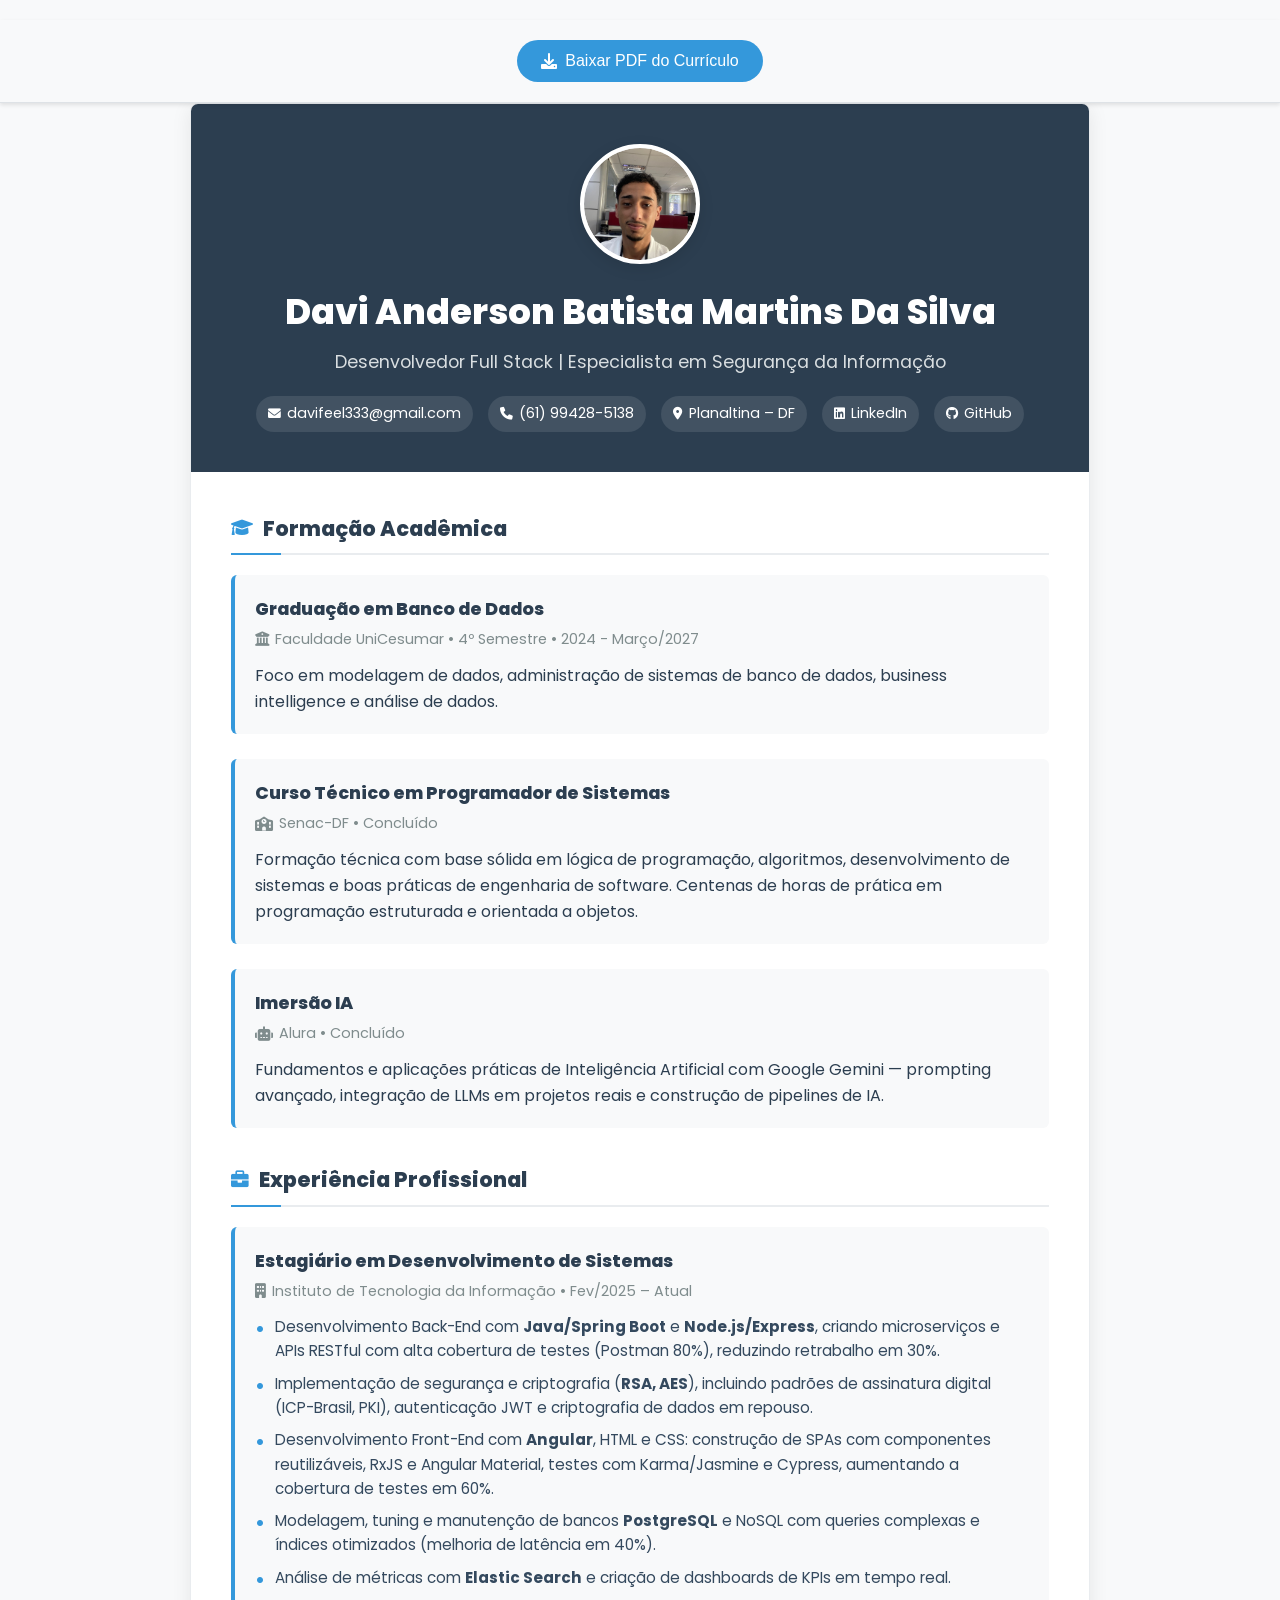
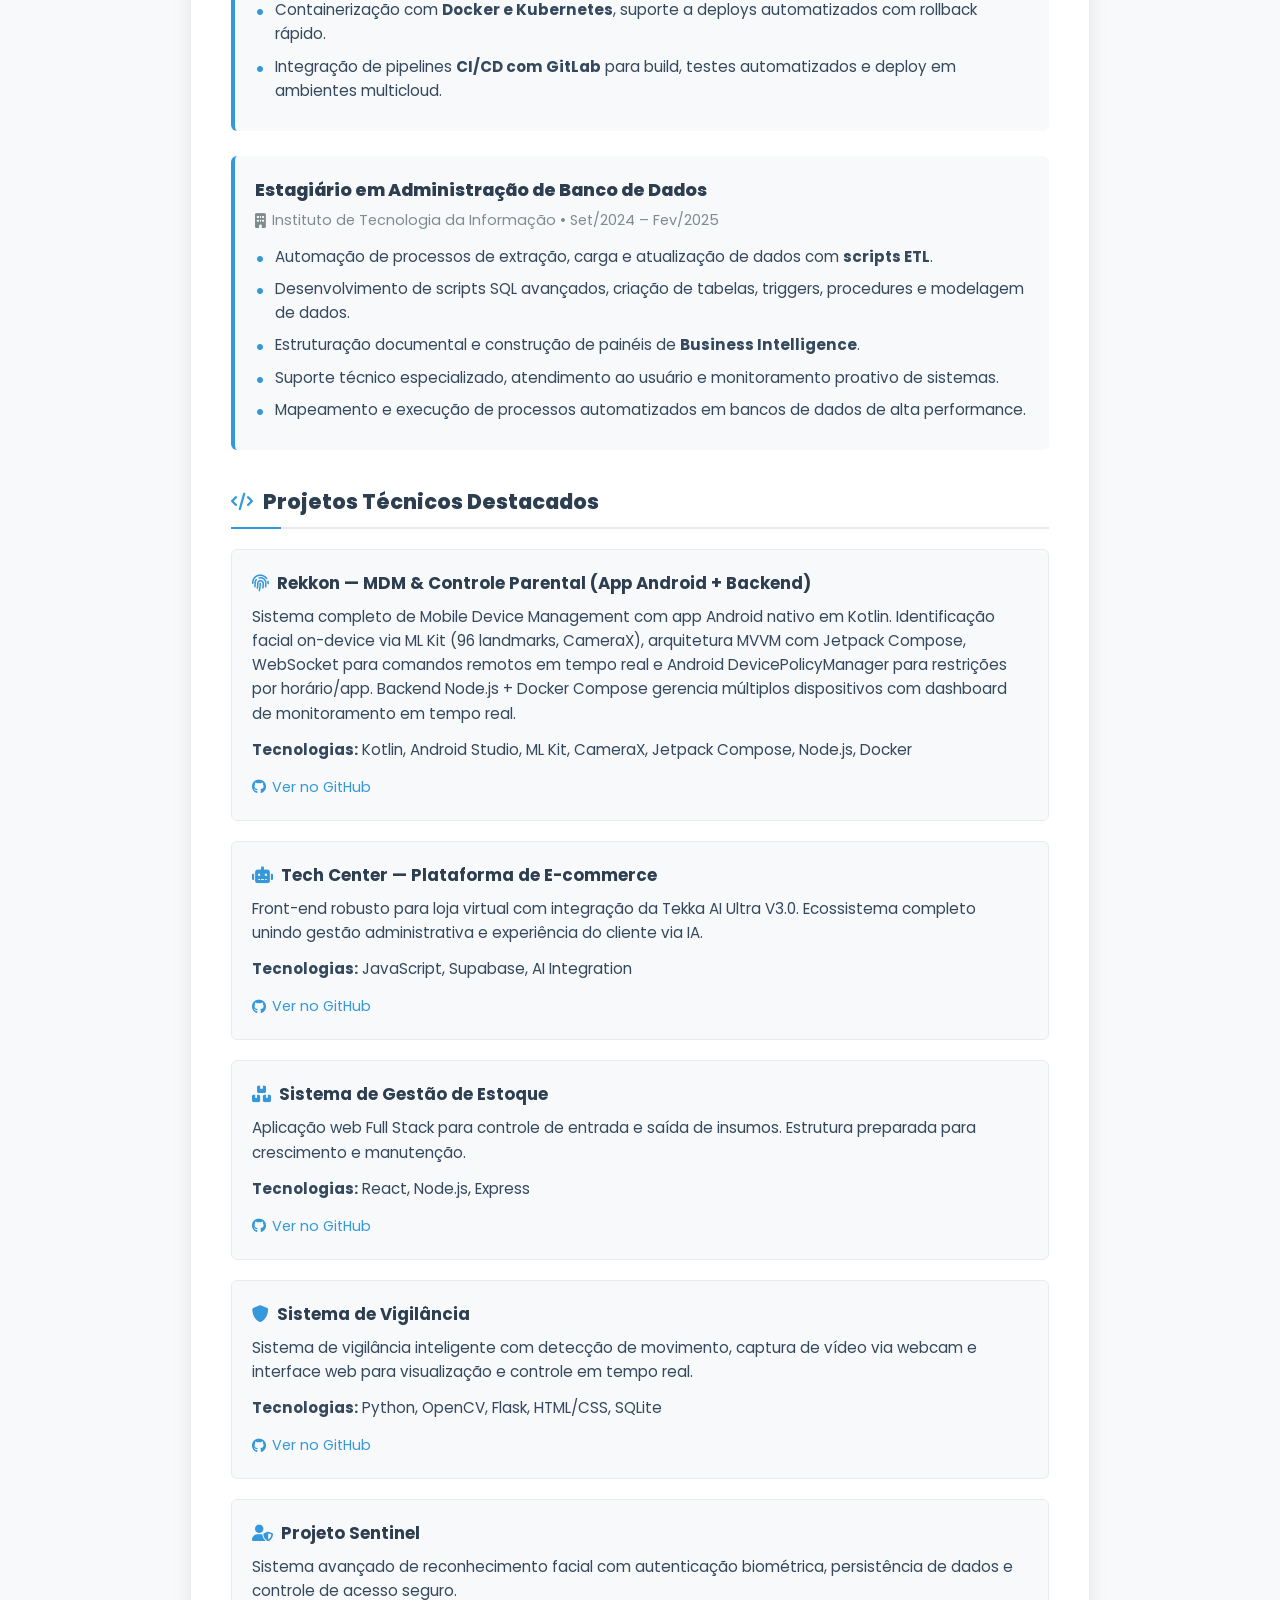
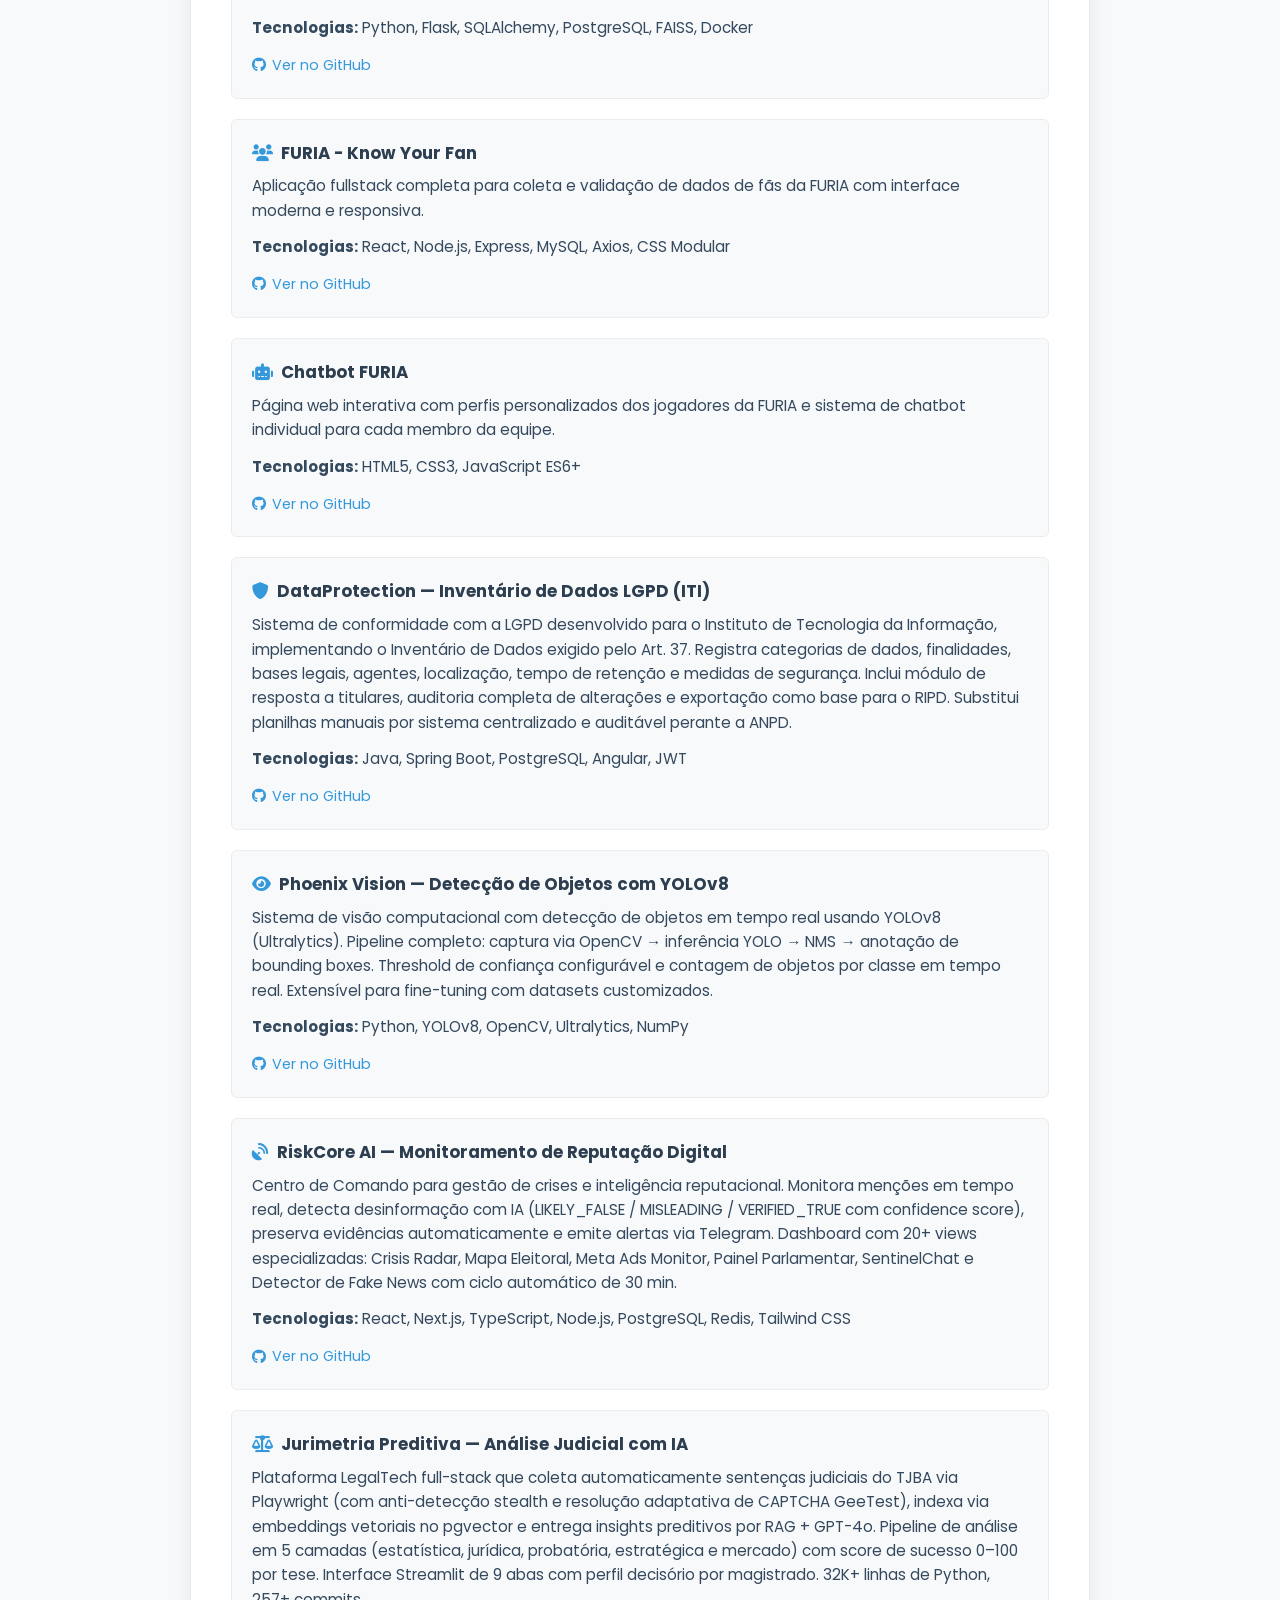
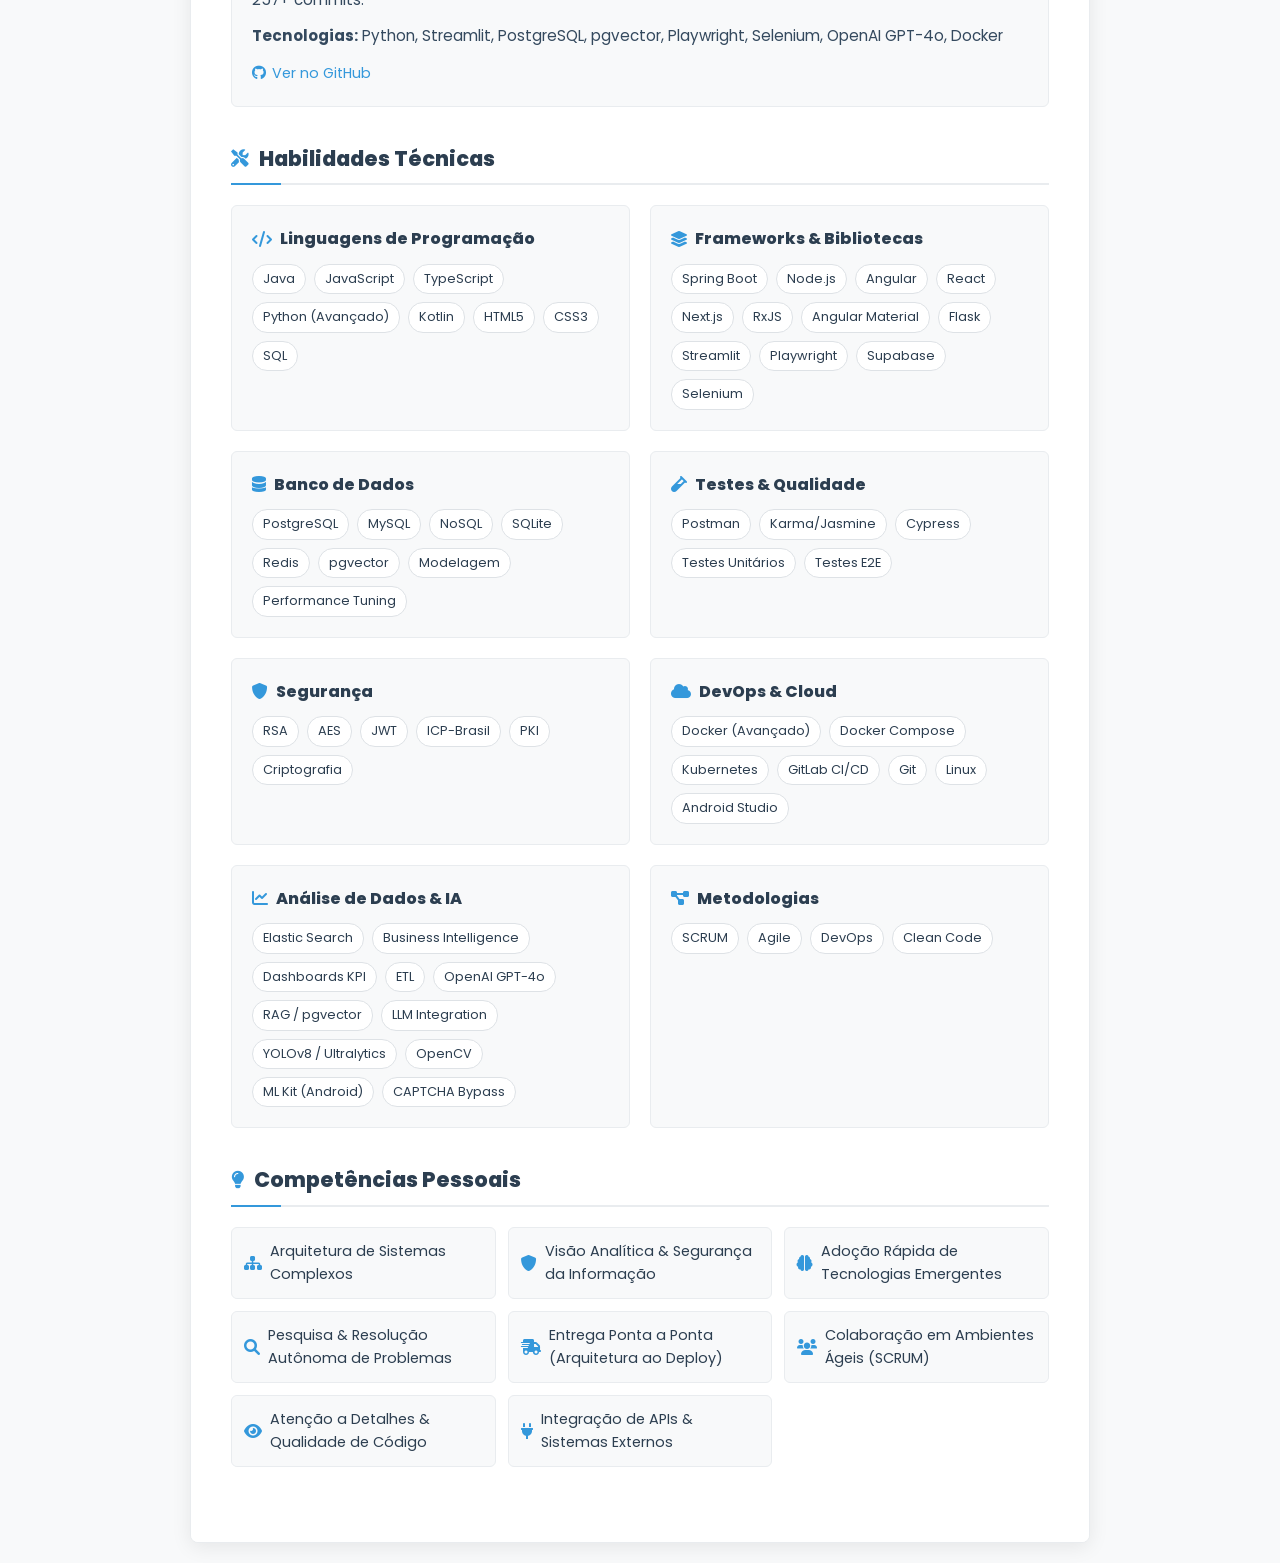
==== commit 603696bd: "a" ====
--- a/curriculo.html
+++ b/curriculo.html
@@ -1,4 +1,4 @@
-<!DOCTYPE html>
+﻿<!DOCTYPE html>
 <html lang="pt-BR">
 <head>
   <meta charset="UTF-8">
@@ -440,7 +440,7 @@
     <div class="header-bg">
       <header>
         <div class="profile-photo">
-          <img src="assets/images/profile.jpg" alt="Davi Anderson" class="profile-img">
+          <img src="[data-uri]" alt="Davi Anderson" class="profile-img">
         </div>
         <h1>Davi Anderson Batista Martins Da Silva</h1>
         <div class="subtitle">Desenvolvedor Full Stack | Especialista em Segurança da Informação</div>
@@ -876,3 +876,4 @@
   </script>
 </body>
 </html>
+
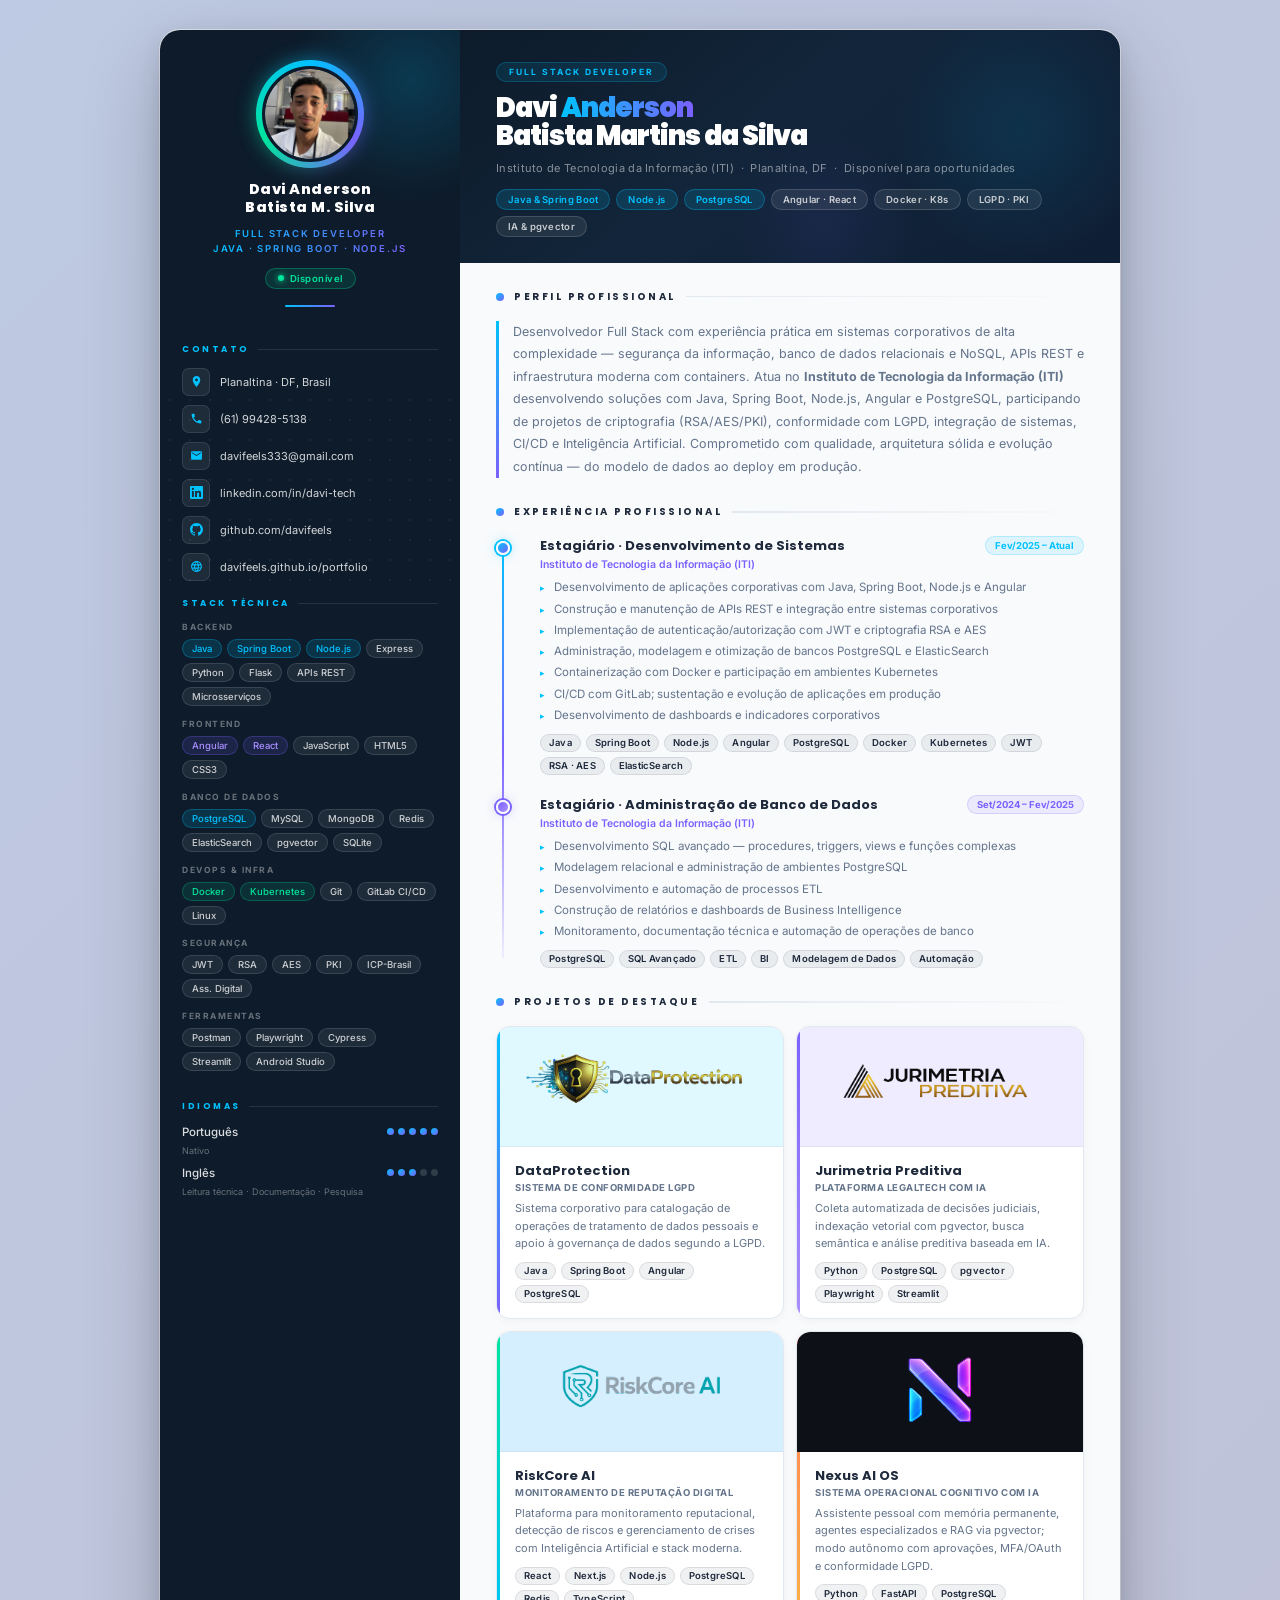
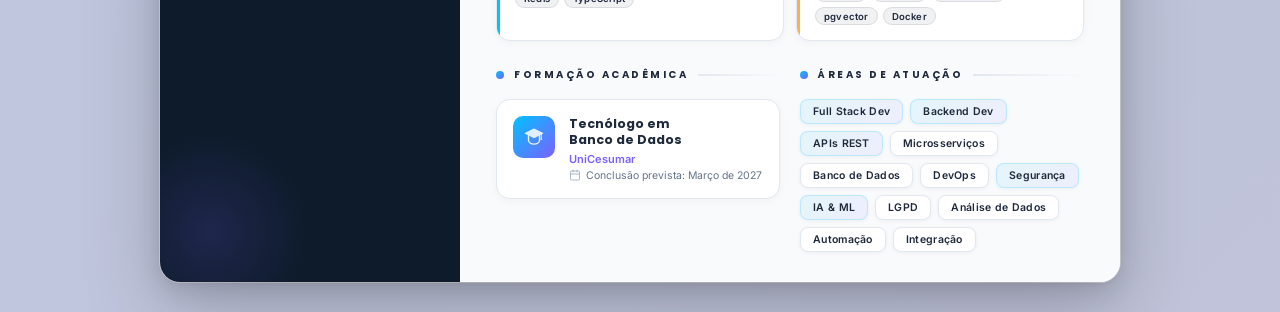
==== commit cc9c0f38: "a" ====
--- a/curriculo.html
+++ b/curriculo.html
@@ -1,879 +1,1135 @@
-﻿<!DOCTYPE html>
+<!DOCTYPE html>
 <html lang="pt-BR">
 <head>
-  <meta charset="UTF-8">
-  <meta name="viewport" content="width=device-width, initial-scale=1.0">
-  <title>Currículo - Davi Anderson Batista Martins Da Silva</title>
-  <link rel="stylesheet" href="assets/fontawesome/css/all.min.css">
-  <style>
-    @font-face { font-family: 'Poppins'; src: url('assets/poppins-regular.woff2') format('woff2'); font-weight: 400; font-style: normal; }
-    @font-face { font-family: 'Poppins'; src: url('assets/poppins-600.woff2') format('woff2'); font-weight: 600; font-style: normal; }
-    @font-face { font-family: 'Poppins'; src: url('assets/poppins-700.woff2') format('woff2'); font-weight: 700; font-style: normal; }
-  </style>
-  <style>
-    * {
-      margin: 0;
-      padding: 0;
-      box-sizing: border-box;
-    }
-    
-    body {
-      font-family: 'Poppins', sans-serif;
-      background: #f8f9fa;
-      color: #2c3e50;
-      line-height: 1.6;
-      min-height: 100vh;
-      padding: 20px 0;
-    }
-    
-    .container {
-      max-width: 900px;
-      margin: 0 auto;
-      background: #ffffff;
-      border-radius: 8px;
-      box-shadow: 0 4px 20px rgba(0, 0, 0, 0.08);
-      overflow: hidden;
-      border: 1px solid #e9ecef;
-    }
-    
-    .header-bg {
-      background: #2c3e50;
-      padding: 40px 0;
-      position: relative;
-    }
-    
-    header {
-      text-align: center;
-      color: white;
-      position: relative;
-      z-index: 1;
-      padding: 0 40px;
-    }
-    
-    .profile-photo {
-      width: 120px;
-      height: 120px;
-      border-radius: 50%;
-      background: #f8f9fa;
-      display: flex;
-      align-items: center;
-      justify-content: center;
-      margin: 0 auto 20px;
-      border: 4px solid white;
-      box-shadow: 0 4px 15px rgba(0, 0, 0, 0.1);
-      overflow: hidden;
-    }
-
-    .profile-photo i {
-      font-size: 48px;
-      color: #6c757d;
-    }
-
-    .profile-img {
-      width: 100%;
-      height: 100%;
-      object-fit: cover;
-      border-radius: 50%;
-    }
-    
-    header h1 {
-      font-size: 2.2rem;
-      font-weight: 600;
-      margin-bottom: 8px;
-      color: #ffffff;
-    }
-    
-    .subtitle {
-      font-size: 1.1rem;
-      font-weight: 400;
-      margin-bottom: 20px;
-      opacity: 0.9;
-      color: #ecf0f1;
-    }
-    
-    .contact-info {
-      display: flex;
-      flex-wrap: wrap;
-      justify-content: center;
-      gap: 15px;
-      margin-top: 20px;
-    }
-    
-    .contact-item {
-      display: flex;
-      align-items: center;
-      gap: 6px;
-      background: rgba(255, 255, 255, 0.1);
-      padding: 6px 12px;
-      border-radius: 20px;
-      transition: all 0.3s ease;
-      font-size: 0.9rem;
-    }
-    
-    .contact-item:hover {
-      background: rgba(255, 255, 255, 0.2);
-    }
-    
-    .contact-item a, .contact-item span {
-      color: white;
-      text-decoration: none;
-      font-weight: 400;
-    }
-    
-    .contact-item i {
-      font-size: 0.8rem;
-    }
-    
-    .content {
-      padding: 40px;
-      background: #ffffff;
-    }
-    
-    .section {
-      margin-bottom: 35px;
-    }
-    
-    .section-title {
-      display: flex;
-      align-items: center;
-      gap: 10px;
-      font-size: 1.3rem;
-      font-weight: 600;
-      color: #2c3e50;
-      margin-bottom: 20px;
-      padding-bottom: 8px;
-      border-bottom: 2px solid #e9ecef;
-      position: relative;
-    }
-    
-    .section-title::after {
-      content: '';
-      position: absolute;
-      bottom: -2px;
-      left: 0;
-      width: 50px;
-      height: 2px;
-      background: #3498db;
-    }
-    
-    .section-icon {
-      color: #3498db;
-      font-size: 1.1rem;
-    }
-    
-    .experience-item, .education-item {
-      margin-bottom: 25px;
-      padding: 20px;
-      background: #f8f9fa;
-      border-radius: 6px;
-      border-left: 4px solid #3498db;
-      transition: all 0.3s ease;
-    }
-    
-    .experience-item:hover, .education-item:hover {
-      box-shadow: 0 2px 10px rgba(0, 0, 0, 0.05);
-      transform: translateY(-1px);
-    }
-    
-    .job-title {
-      font-size: 1.1rem;
-      font-weight: 600;
-      color: #2c3e50;
-      margin-bottom: 5px;
-    }
-    
-    .company-period {
-      color: #7f8c8d;
-      font-weight: 500;
-      margin-bottom: 12px;
-      display: flex;
-      align-items: center;
-      gap: 6px;
-      font-size: 0.9rem;
-    }
-    
-    .achievements {
-      list-style: none;
-    }
-    
-    .achievements li {
-      position: relative;
-      padding-left: 20px;
-      margin-bottom: 8px;
-      color: #34495e;
-      line-height: 1.6;
-      font-size: 0.95rem;
-    }
-    
-    .achievements li::before {
-      content: '•';
-      position: absolute;
-      left: 0;
-      color: #3498db;
-      font-weight: bold;
-      font-size: 1.2rem;
-    }
-    
-    .skills-grid {
-      display: grid;
-      grid-template-columns: repeat(auto-fit, minmax(280px, 1fr));
-      gap: 20px;
-    }
-    
-    .skill-category {
-      background: #f8f9fa;
-      padding: 20px;
-      border-radius: 6px;
-      border: 1px solid #e9ecef;
-    }
-    
-    .skill-category h4 {
-      color: #2c3e50;
-      font-weight: 600;
-      margin-bottom: 12px;
-      display: flex;
-      align-items: center;
-      gap: 8px;
-      font-size: 1rem;
-    }
-    
-    .skill-category h4 i {
-      color: #3498db;
-    }
-    
-    .skill-tags {
-      display: flex;
-      flex-wrap: wrap;
-      gap: 8px;
-    }
-    
-    .skill-tag {
-      background: #ffffff;
-      color: #2c3e50;
-      border: 1px solid #dee2e6;
-      padding: 4px 10px;
-      border-radius: 15px;
-      font-size: 0.8rem;
-      font-weight: 500;
-      transition: all 0.2s ease;
-    }
-    
-    .skill-tag:hover {
-      background: #3498db;
-      color: white;
-      border-color: #3498db;
-    }
-    
-    .projects-grid {
-      display: grid;
-      gap: 20px;
-    }
-    
-    .project-item {
-      background: #f8f9fa;
-      padding: 20px;
-      border-radius: 6px;
-      border: 1px solid #e9ecef;
-      transition: all 0.3s ease;
-    }
-    
-    .project-item:hover {
-      box-shadow: 0 2px 10px rgba(0, 0, 0, 0.05);
-      transform: translateY(-1px);
-    }
-    
-    .project-title {
-      font-weight: 600;
-      color: #2c3e50;
-      margin-bottom: 8px;
-      display: flex;
-      align-items: center;
-      gap: 8px;
-      font-size: 1.05rem;
-    }
-    
-    .project-title i {
-      color: #3498db;
-    }
-    
-    .project-item p {
-      color: #34495e;
-      margin-bottom: 12px;
-      line-height: 1.6;
-      font-size: 0.95rem;
-    }
-    
-    .project-link {
-      color: #3498db;
-      text-decoration: none;
-      font-weight: 500;
-      display: inline-flex;
-      align-items: center;
-      gap: 6px;
-      transition: color 0.3s ease;
-      font-size: 0.9rem;
-    }
-    
-    .project-link:hover {
-      color: #2980b9;
-      text-decoration: underline;
-    }
-    
-    .soft-skills {
-      display: grid;
-      grid-template-columns: repeat(auto-fit, minmax(200px, 1fr));
-      gap: 12px;
-    }
-    
-    .soft-skill {
-      background: #f8f9fa;
-      padding: 12px;
-      border-radius: 6px;
-      border: 1px solid #e9ecef;
-      display: flex;
-      align-items: center;
-      gap: 8px;
-      color: #2c3e50;
-      font-weight: 500;
-      font-size: 0.9rem;
-    }
-    
-    .soft-skill i {
-      color: #3498db;
-      font-size: 1rem;
-    }
-    
-    .download-section {
-      text-align: center;
-      padding: 20px;
-      background: #f8f9fa;
-      border-bottom: 1px solid #dee2e6;
-      position: sticky;
-      top: 0;
-      z-index: 100;
-      box-shadow: 0 2px 4px rgba(0,0,0,0.1);
-    }
-    
-    .download-btn {
-      display: inline-flex;
-      align-items: center;
-      gap: 8px;
-      background: #3498db;
-      color: white;
-      padding: 12px 24px;
-      border-radius: 25px;
-      border: none;
-      font-weight: 500;
-      font-size: 1rem;
-      transition: all 0.3s ease;
-      cursor: pointer;
-      text-decoration: none;
-    }
-    
-    .download-btn:hover {
-      background: #2980b9;
-      transform: translateY(-2px);
-      box-shadow: 0 4px 12px rgba(52, 152, 219, 0.3);
-    }
-    
-    @media (max-width: 768px) {
-      .content {
-        padding: 25px;
-      }
-      
-      header {
-        padding: 0 25px;
-      }
-      
-      header h1 {
-        font-size: 1.8rem;
-      }
-      
-      .contact-info {
-        flex-direction: column;
-        align-items: center;
-      }
-      
-      .skills-grid {
-        grid-template-columns: 1fr;
-      }
-      
-      .download-section {
-        padding: 15px;
-      }
-    }
-    
-    @media print {
-      body {
-        background: white;
-        padding: 0;
-      }
-      
-      .container {
-        box-shadow: none;
-        border-radius: 0;
-        border: none;
-      }
-      
-      .header-bg {
-        background: #2c3e50 !important;
-        -webkit-print-color-adjust: exact;
-        print-color-adjust: exact;
-      }
-      
-      .download-section {
-        display: none;
-      }
-    }
-  </style>
+<meta charset="UTF-8">
+<meta name="viewport" content="width=device-width, initial-scale=1.0">
+<title>Currículo · Davi Anderson Batista Martins da Silva</title>
+<style>
+@font-face{font-family:'Inter';font-style:normal;font-weight:400;font-display:swap;src:url([data-uri]) format('woff2');}
+@font-face{font-family:'Inter';font-style:normal;font-weight:500;font-display:swap;src:url([data-uri]) format('woff2');}
+@font-face{font-family:'Inter';font-style:normal;font-weight:600;font-display:swap;src:url([data-uri]) format('woff2');}
+@font-face{font-family:'Inter';font-style:normal;font-weight:700;font-display:swap;src:url([data-uri]) format('woff2');}
+@font-face{font-family:'Poppins';font-style:normal;font-weight:400;font-display:swap;src:url([data-uri]) format('woff2');}
+@font-face{font-family:'Poppins';font-style:normal;font-weight:500;font-display:swap;src:url([data-uri]) format('woff2');}
+@font-face{font-family:'Poppins';font-style:normal;font-weight:600;font-display:swap;src:url([data-uri]) format('woff2');}
+@font-face{font-family:'Poppins';font-style:normal;font-weight:700;font-display:swap;src:url([data-uri]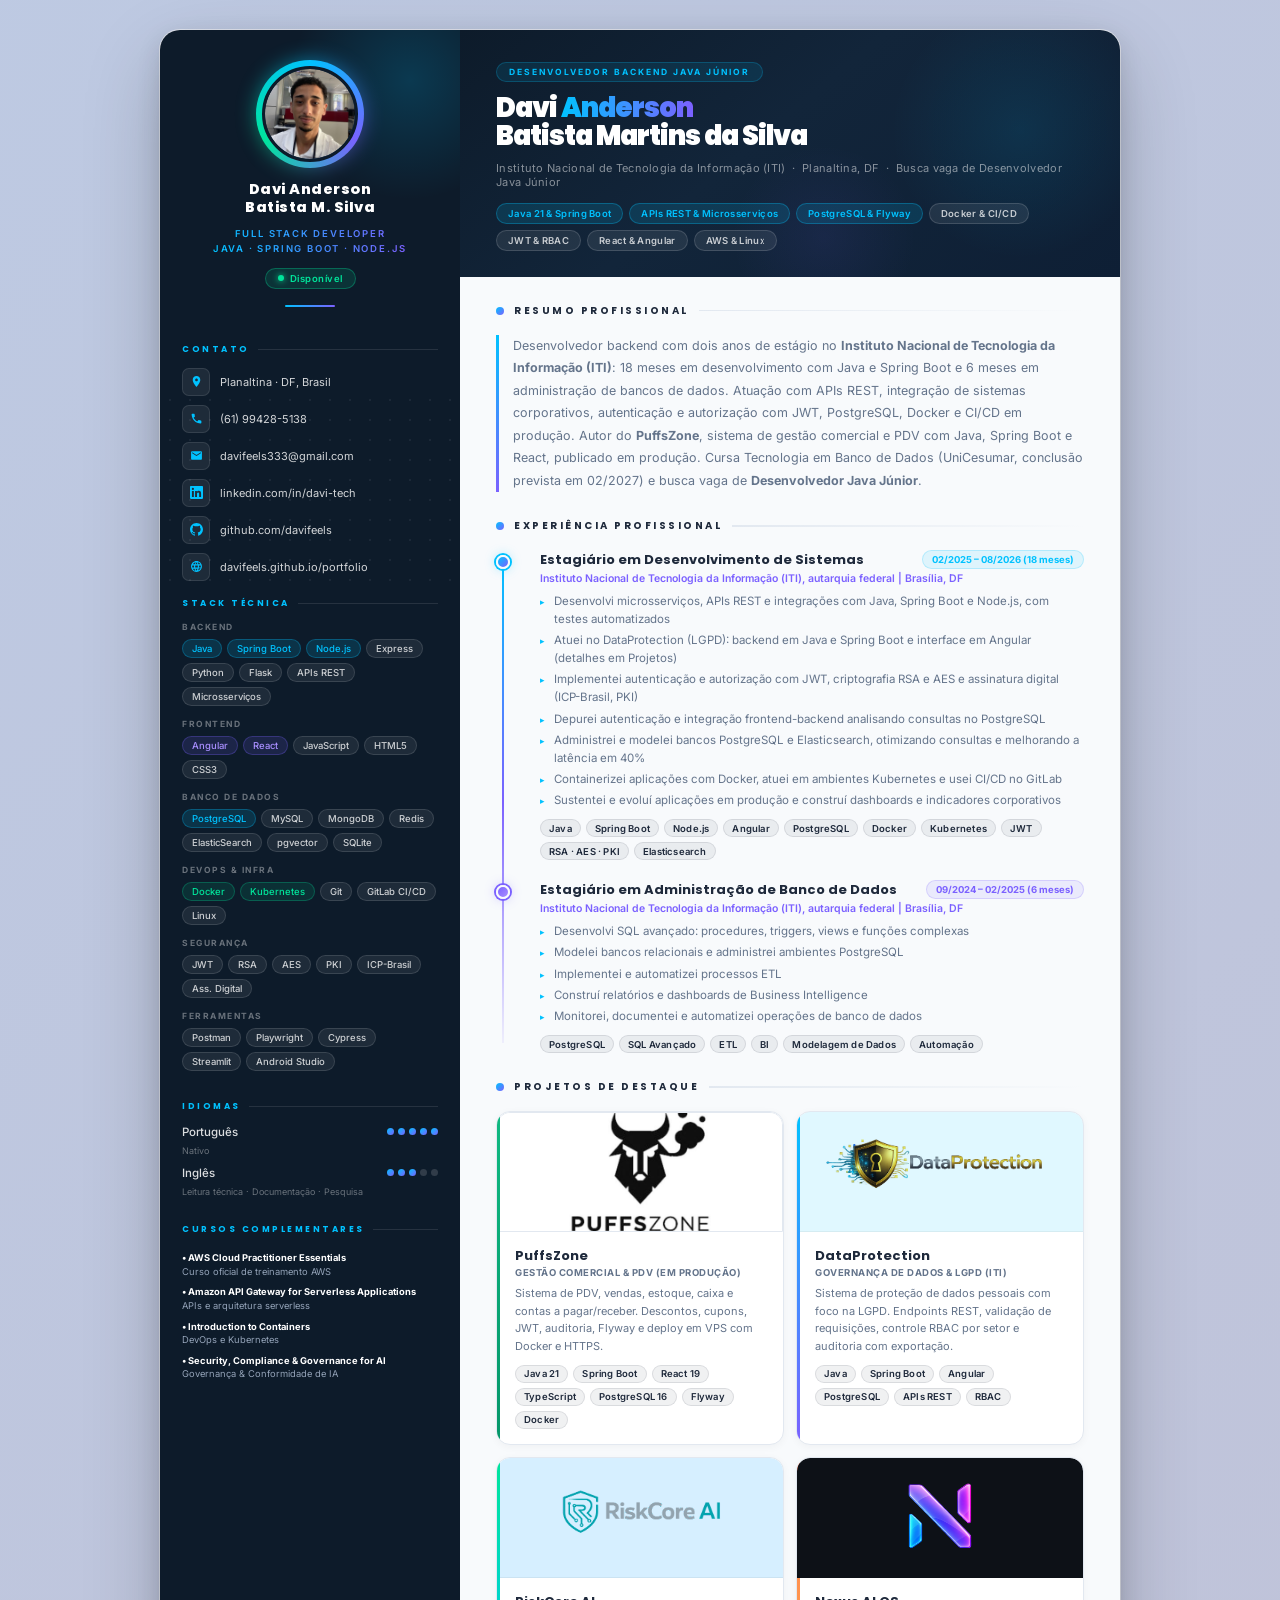
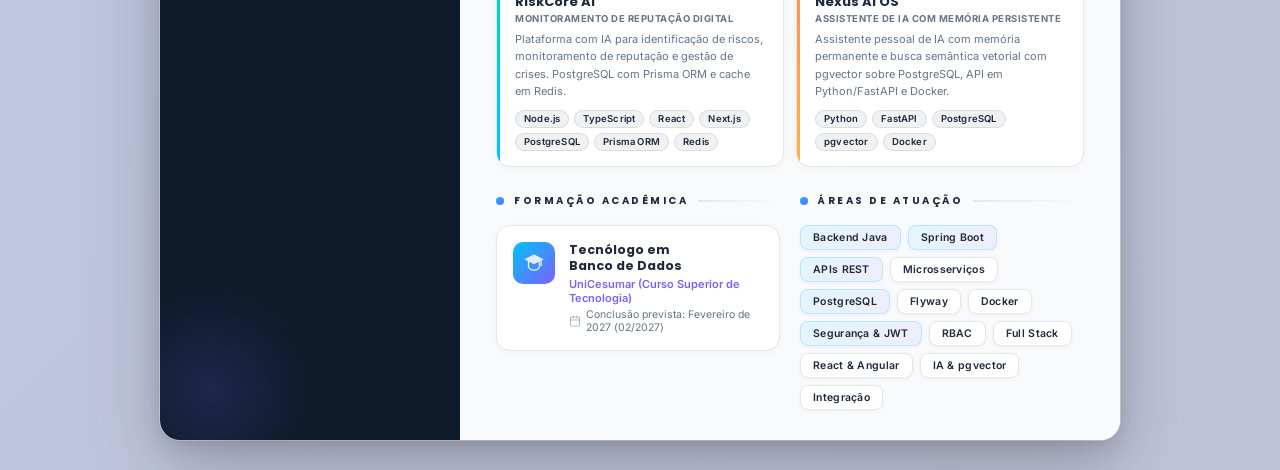
==== commit b647e4d3: "feat: adiciona PuffsZone, sincroniza curriculo e aprimora portfolio full stack" ====
--- a/curriculo.html
+++ b/curriculo.html
@@ -511,7 +511,7 @@
   border-radius:14px 0 0 14px;
 }
 .pa1{background:linear-gradient(180deg,var(--cyan),var(--purple));}
-.pa2{background:linear-gradient(180deg,var(--purple),#a98fff);}
+.pa2{background:linear-gradient(180deg,#10b981,#059669);}
 .pa3{background:linear-gradient(180deg,var(--green),var(--cyan));}
 .pa4{background:linear-gradient(180deg,var(--orange),#FFB347);}
 
@@ -529,8 +529,8 @@
 }
 .plb1{background:rgba(0,194,255,.12);}
 .plb1 img{mix-blend-mode:multiply; object-position:12% center;}
-.plb2{background:rgba(123,97,255,.12);}
-.plb2 img{mix-blend-mode:multiply; object-position:18% center;}
+.plb2{background:#ffffff; border:1px solid #e2e8f0;}
+.plb2 img{object-position:center center;}
 .plb3{background:#D6EFFF;}
 .plb3 img{
   mix-blend-mode:multiply;
@@ -880,6 +880,17 @@
       <div class="lang-sub">Leitura técnica · Documentação · Pesquisa</div>
     </div>
 
+    <!-- CURSOS COMPLEMENTARES -->
+    <div class="sb-section">
+      <div class="sb-label">Cursos Complementares</div>
+      <div style="font-size:0.72rem; color:#cbd5e1; line-height:1.45; display:flex; flex-direction:column; gap:0.55rem; padding-top:0.25rem;">
+        <div><strong style="color:#ffffff;">• AWS Cloud Practitioner Essentials</strong><br><span style="color:#94a3b8;">Curso oficial de treinamento AWS</span></div>
+        <div><strong style="color:#ffffff;">• Amazon API Gateway for Serverless Applications</strong><br><span style="color:#94a3b8;">APIs e arquitetura serverless</span></div>
+        <div><strong style="color:#ffffff;">• Introduction to Containers</strong><br><span style="color:#94a3b8;">DevOps e Kubernetes</span></div>
+        <div><strong style="color:#ffffff;">• Security, Compliance &amp; Governance for AI</strong><br><span style="color:#94a3b8;">Governança &amp; Conformidade de IA</span></div>
+      </div>
+    </div>
+
   </aside><!-- /sidebar -->
 
 
@@ -888,22 +899,22 @@
 
     <!-- HERO -->
     <div class="hero">
-      <div class="hero-badge">Full Stack Developer</div>
+      <div class="hero-badge">Desenvolvedor Backend Java Júnior</div>
       <div class="hero-title">
         Davi <span class="hi">Anderson</span><br>
         Batista Martins da Silva
       </div>
       <div class="hero-sub">
-        Instituto de Tecnologia da Informação (ITI) &nbsp;·&nbsp; Planaltina, DF &nbsp;·&nbsp; Disponível para oportunidades
+        Instituto Nacional de Tecnologia da Informação (ITI) &nbsp;·&nbsp; Planaltina, DF &nbsp;·&nbsp; Busca vaga de Desenvolvedor Java Júnior
       </div>
       <div class="hero-chips">
-        <span class="hero-chip accent">Java &amp; Spring Boot</span>
-        <span class="hero-chip accent">Node.js</span>
-        <span class="hero-chip accent">PostgreSQL</span>
-        <span class="hero-chip">Angular · React</span>
-        <span class="hero-chip">Docker · K8s</span>
-        <span class="hero-chip">LGPD · PKI</span>
-        <span class="hero-chip">IA &amp; pgvector</span>
+        <span class="hero-chip accent">Java 21 &amp; Spring Boot</span>
+        <span class="hero-chip accent">APIs REST &amp; Microsserviços</span>
+        <span class="hero-chip accent">PostgreSQL &amp; Flyway</span>
+        <span class="hero-chip">Docker &amp; CI/CD</span>
+        <span class="hero-chip">JWT &amp; RBAC</span>
+        <span class="hero-chip">React &amp; Angular</span>
+        <span class="hero-chip">AWS &amp; Linux</span>
       </div>
     </div>
 
@@ -914,11 +925,11 @@
       <div class="sec">
         <div class="sh">
           <div class="sh-dot"></div>
-          <div class="sh-label">Perfil Profissional</div>
+          <div class="sh-label">Resumo Profissional</div>
           <div class="sh-line"></div>
         </div>
         <p class="profile-txt">
-          Desenvolvedor Full Stack com experiência prática em sistemas corporativos de alta complexidade — segurança da informação, banco de dados relacionais e NoSQL, APIs REST e infraestrutura moderna com containers. Atua no <strong>Instituto de Tecnologia da Informação (ITI)</strong> desenvolvendo soluções com Java, Spring Boot, Node.js, Angular e PostgreSQL, participando de projetos de criptografia (RSA/AES/PKI), conformidade com LGPD, integração de sistemas, CI/CD e Inteligência Artificial. Comprometido com qualidade, arquitetura sólida e evolução contínua — do modelo de dados ao deploy em produção.
+          Desenvolvedor backend com dois anos de estágio no <strong>Instituto Nacional de Tecnologia da Informação (ITI)</strong>: 18 meses em desenvolvimento com Java e Spring Boot e 6 meses em administração de bancos de dados. Atuação com APIs REST, integração de sistemas corporativos, autenticação e autorização com JWT, PostgreSQL, Docker e CI/CD em produção. Autor do <strong>PuffsZone</strong>, sistema de gestão comercial e PDV com Java, Spring Boot e React, publicado em produção. Cursa Tecnologia em Banco de Dados (UniCesumar, conclusão prevista em 02/2027) e busca vaga de <strong>Desenvolvedor Java Júnior</strong>.
         </p>
       </div>
 
@@ -936,18 +947,18 @@
           <div class="tl-item">
             <div class="tl-dot"></div>
             <div class="exp-top">
-              <div class="exp-job">Estagiário · Desenvolvimento de Sistemas</div>
-              <div class="exp-period">Fev/2025 – Atual</div>
-            </div>
-            <div class="exp-co">Instituto de Tecnologia da Informação (ITI)</div>
+              <div class="exp-job">Estagiário em Desenvolvimento de Sistemas</div>
+              <div class="exp-period">02/2025 – 08/2026 (18 meses)</div>
+            </div>
+            <div class="exp-co">Instituto Nacional de Tecnologia da Informação (ITI), autarquia federal | Brasília, DF</div>
             <ul class="bullets">
-              <li>Desenvolvimento de aplicações corporativas com Java, Spring Boot, Node.js e Angular</li>
-              <li>Construção e manutenção de APIs REST e integração entre sistemas corporativos</li>
-              <li>Implementação de autenticação/autorização com JWT e criptografia RSA e AES</li>
-              <li>Administração, modelagem e otimização de bancos PostgreSQL e ElasticSearch</li>
-              <li>Containerização com Docker e participação em ambientes Kubernetes</li>
-              <li>CI/CD com GitLab; sustentação e evolução de aplicações em produção</li>
-              <li>Desenvolvimento de dashboards e indicadores corporativos</li>
+              <li>Desenvolvi microsserviços, APIs REST e integrações com Java, Spring Boot e Node.js, com testes automatizados</li>
+              <li>Atuei no DataProtection (LGPD): backend em Java e Spring Boot e interface em Angular (detalhes em Projetos)</li>
+              <li>Implementei autenticação e autorização com JWT, criptografia RSA e AES e assinatura digital (ICP-Brasil, PKI)</li>
+              <li>Depurei autenticação e integração frontend-backend analisando consultas no PostgreSQL</li>
+              <li>Administrei e modelei bancos PostgreSQL e Elasticsearch, otimizando consultas e melhorando a latência em 40%</li>
+              <li>Containerizei aplicações com Docker, atuei em ambientes Kubernetes e usei CI/CD no GitLab</li>
+              <li>Sustentei e evoluí aplicações em produção e construí dashboards e indicadores corporativos</li>
             </ul>
             <div class="pills">
               <span class="pill">Java</span>
@@ -958,8 +969,8 @@
               <span class="pill">Docker</span>
               <span class="pill">Kubernetes</span>
               <span class="pill">JWT</span>
-              <span class="pill">RSA · AES</span>
-              <span class="pill">ElasticSearch</span>
+              <span class="pill">RSA · AES · PKI</span>
+              <span class="pill">Elasticsearch</span>
             </div>
           </div>
 
@@ -967,16 +978,16 @@
           <div class="tl-item">
             <div class="tl-dot alt"></div>
             <div class="exp-top">
-              <div class="exp-job">Estagiário · Administração de Banco de Dados</div>
-              <div class="exp-period alt">Set/2024 – Fev/2025</div>
-            </div>
-            <div class="exp-co">Instituto de Tecnologia da Informação (ITI)</div>
+              <div class="exp-job">Estagiário em Administração de Banco de Dados</div>
+              <div class="exp-period alt">09/2024 – 02/2025 (6 meses)</div>
+            </div>
+            <div class="exp-co">Instituto Nacional de Tecnologia da Informação (ITI), autarquia federal | Brasília, DF</div>
             <ul class="bullets">
-              <li>Desenvolvimento SQL avançado — procedures, triggers, views e funções complexas</li>
-              <li>Modelagem relacional e administração de ambientes PostgreSQL</li>
-              <li>Desenvolvimento e automação de processos ETL</li>
-              <li>Construção de relatórios e dashboards de Business Intelligence</li>
-              <li>Monitoramento, documentação técnica e automação de operações de banco</li>
+              <li>Desenvolvi SQL avançado: procedures, triggers, views e funções complexas</li>
+              <li>Modelei bancos relacionais e administrei ambientes PostgreSQL</li>
+              <li>Implementei e automatizei processos ETL</li>
+              <li>Construí relatórios e dashboards de Business Intelligence</li>
+              <li>Monitorei, documentei e automatizei operações de banco de dados</li>
             </ul>
             <div class="pills">
               <span class="pill">PostgreSQL</span>
@@ -1001,36 +1012,40 @@
 
         <div class="proj-grid">
 
+          <a class="proj-card" href="https://puffszone.tech" target="_blank" rel="noopener">
+            <div class="proj-accent pa2"></div>
+            <div class="proj-logo-wrap plb2">
+              <img src="assets/puffszone.png" alt="PuffsZone">
+            </div>
+            <div class="proj-name">PuffsZone</div>
+            <div class="proj-sub">Gestão Comercial &amp; PDV (Em Produção)</div>
+            <div class="proj-desc">Sistema de PDV, vendas, estoque, caixa e contas a pagar/receber. Descontos, cupons, JWT, auditoria, Flyway e deploy em VPS com Docker e HTTPS.</div>
+            <div class="pills">
+              <span class="pill">Java 21</span>
+              <span class="pill">Spring Boot</span>
+              <span class="pill">React 19</span>
+              <span class="pill">TypeScript</span>
+              <span class="pill">PostgreSQL 16</span>
+              <span class="pill">Flyway</span>
+              <span class="pill">Docker</span>
+            </div>
+          </a>
+
           <a class="proj-card" href="https://davifeels.github.io/portfolio/#projects" target="_blank" rel="noopener">
             <div class="proj-accent pa1"></div>
             <div class="proj-logo-wrap plb1">
               <img src="assets/datapretection.png" alt="DataProtection">
             </div>
             <div class="proj-name">DataProtection</div>
-            <div class="proj-sub">Sistema de Conformidade LGPD</div>
-            <div class="proj-desc">Sistema corporativo para catalogação de operações de tratamento de dados pessoais e apoio à governança de dados segundo a LGPD.</div>
+            <div class="proj-sub">Governança de Dados &amp; LGPD (ITI)</div>
+            <div class="proj-desc">Sistema de proteção de dados pessoais com foco na LGPD. Endpoints REST, validação de requisições, controle RBAC por setor e auditoria com exportação.</div>
             <div class="pills">
               <span class="pill">Java</span>
               <span class="pill">Spring Boot</span>
               <span class="pill">Angular</span>
               <span class="pill">PostgreSQL</span>
-            </div>
-          </a>
-
-          <a class="proj-card" href="https://davifeels.github.io/portfolio/#projects" target="_blank" rel="noopener">
-            <div class="proj-accent pa2"></div>
-            <div class="proj-logo-wrap plb2">
-              <img src="assets/jurimetria.png" alt="Jurimetria Preditiva">
-            </div>
-            <div class="proj-name">Jurimetria Preditiva</div>
-            <div class="proj-sub">Plataforma LegalTech com IA</div>
-            <div class="proj-desc">Coleta automatizada de decisões judiciais, indexação vetorial com pgvector, busca semântica e análise preditiva baseada em IA.</div>
-            <div class="pills">
-              <span class="pill">Python</span>
-              <span class="pill">PostgreSQL</span>
-              <span class="pill">pgvector</span>
-              <span class="pill">Playwright</span>
-              <span class="pill">Streamlit</span>
+              <span class="pill">APIs REST</span>
+              <span class="pill">RBAC</span>
             </div>
           </a>
 
@@ -1041,14 +1056,15 @@
             </div>
             <div class="proj-name">RiskCore AI</div>
             <div class="proj-sub">Monitoramento de Reputação Digital</div>
-            <div class="proj-desc">Plataforma para monitoramento reputacional, detecção de riscos e gerenciamento de crises com Inteligência Artificial e stack moderna.</div>
+            <div class="proj-desc">Plataforma com IA para identificação de riscos, monitoramento de reputação e gestão de crises. PostgreSQL com Prisma ORM e cache em Redis.</div>
             <div class="pills">
+              <span class="pill">Node.js</span>
+              <span class="pill">TypeScript</span>
               <span class="pill">React</span>
               <span class="pill">Next.js</span>
-              <span class="pill">Node.js</span>
               <span class="pill">PostgreSQL</span>
+              <span class="pill">Prisma ORM</span>
               <span class="pill">Redis</span>
-              <span class="pill">TypeScript</span>
             </div>
           </a>
 
@@ -1058,8 +1074,8 @@
               <img src="assets/logonexus.png" alt="Nexus AI OS">
             </div>
             <div class="proj-name">Nexus AI OS</div>
-            <div class="proj-sub">Sistema Operacional Cognitivo com IA</div>
-            <div class="proj-desc">Assistente pessoal com memória permanente, agentes especializados e RAG via pgvector; modo autônomo com aprovações, MFA/OAuth e conformidade LGPD.</div>
+            <div class="proj-sub">Assistente de IA com Memória Persistente</div>
+            <div class="proj-desc">Assistente pessoal de IA com memória permanente e busca semântica vetorial com pgvector sobre PostgreSQL, API em Python/FastAPI e Docker.</div>
             <div class="pills">
               <span class="pill">Python</span>
               <span class="pill">FastAPI</span>
@@ -1093,10 +1109,10 @@
             </div>
             <div>
               <div class="edu-degree">Tecnólogo em<br>Banco de Dados</div>
-              <div class="edu-inst">UniCesumar</div>
+              <div class="edu-inst">UniCesumar (Curso Superior de Tecnologia)</div>
               <div class="edu-period-txt">
                 <svg viewBox="0 0 24 24" fill="none"><rect x="3" y="4" width="18" height="18" rx="2" stroke="#94A3B8" stroke-width="1.5"/><path d="M16 2v4M8 2v4M3 10h18" stroke="#94A3B8" stroke-width="1.5" stroke-linecap="round"/></svg>
-                Conclusão prevista: Março de 2027
+                Conclusão prevista: Fevereiro de 2027 (02/2027)
               </div>
             </div>
           </div>
@@ -1110,17 +1126,18 @@
             <div class="sh-line"></div>
           </div>
           <div class="areas-wrap">
-            <span class="area-tag hi">Full Stack Dev</span>
-            <span class="area-tag hi">Backend Dev</span>
+            <span class="area-tag hi">Backend Java</span>
+            <span class="area-tag hi">Spring Boot</span>
             <span class="area-tag hi">APIs REST</span>
             <span class="area-tag">Microsserviços</span>
-            <span class="area-tag">Banco de Dados</span>
-            <span class="area-tag">DevOps</span>
-            <span class="area-tag hi">Segurança</span>
-            <span class="area-tag hi">IA &amp; ML</span>
-            <span class="area-tag">LGPD</span>
-            <span class="area-tag">Análise de Dados</span>
-            <span class="area-tag">Automação</span>
+            <span class="area-tag hi">PostgreSQL</span>
+            <span class="area-tag">Flyway</span>
+            <span class="area-tag">Docker</span>
+            <span class="area-tag hi">Segurança &amp; JWT</span>
+            <span class="area-tag">RBAC</span>
+            <span class="area-tag">Full Stack</span>
+            <span class="area-tag">React &amp; Angular</span>
+            <span class="area-tag">IA &amp; pgvector</span>
             <span class="area-tag">Integração</span>
           </div>
         </div>
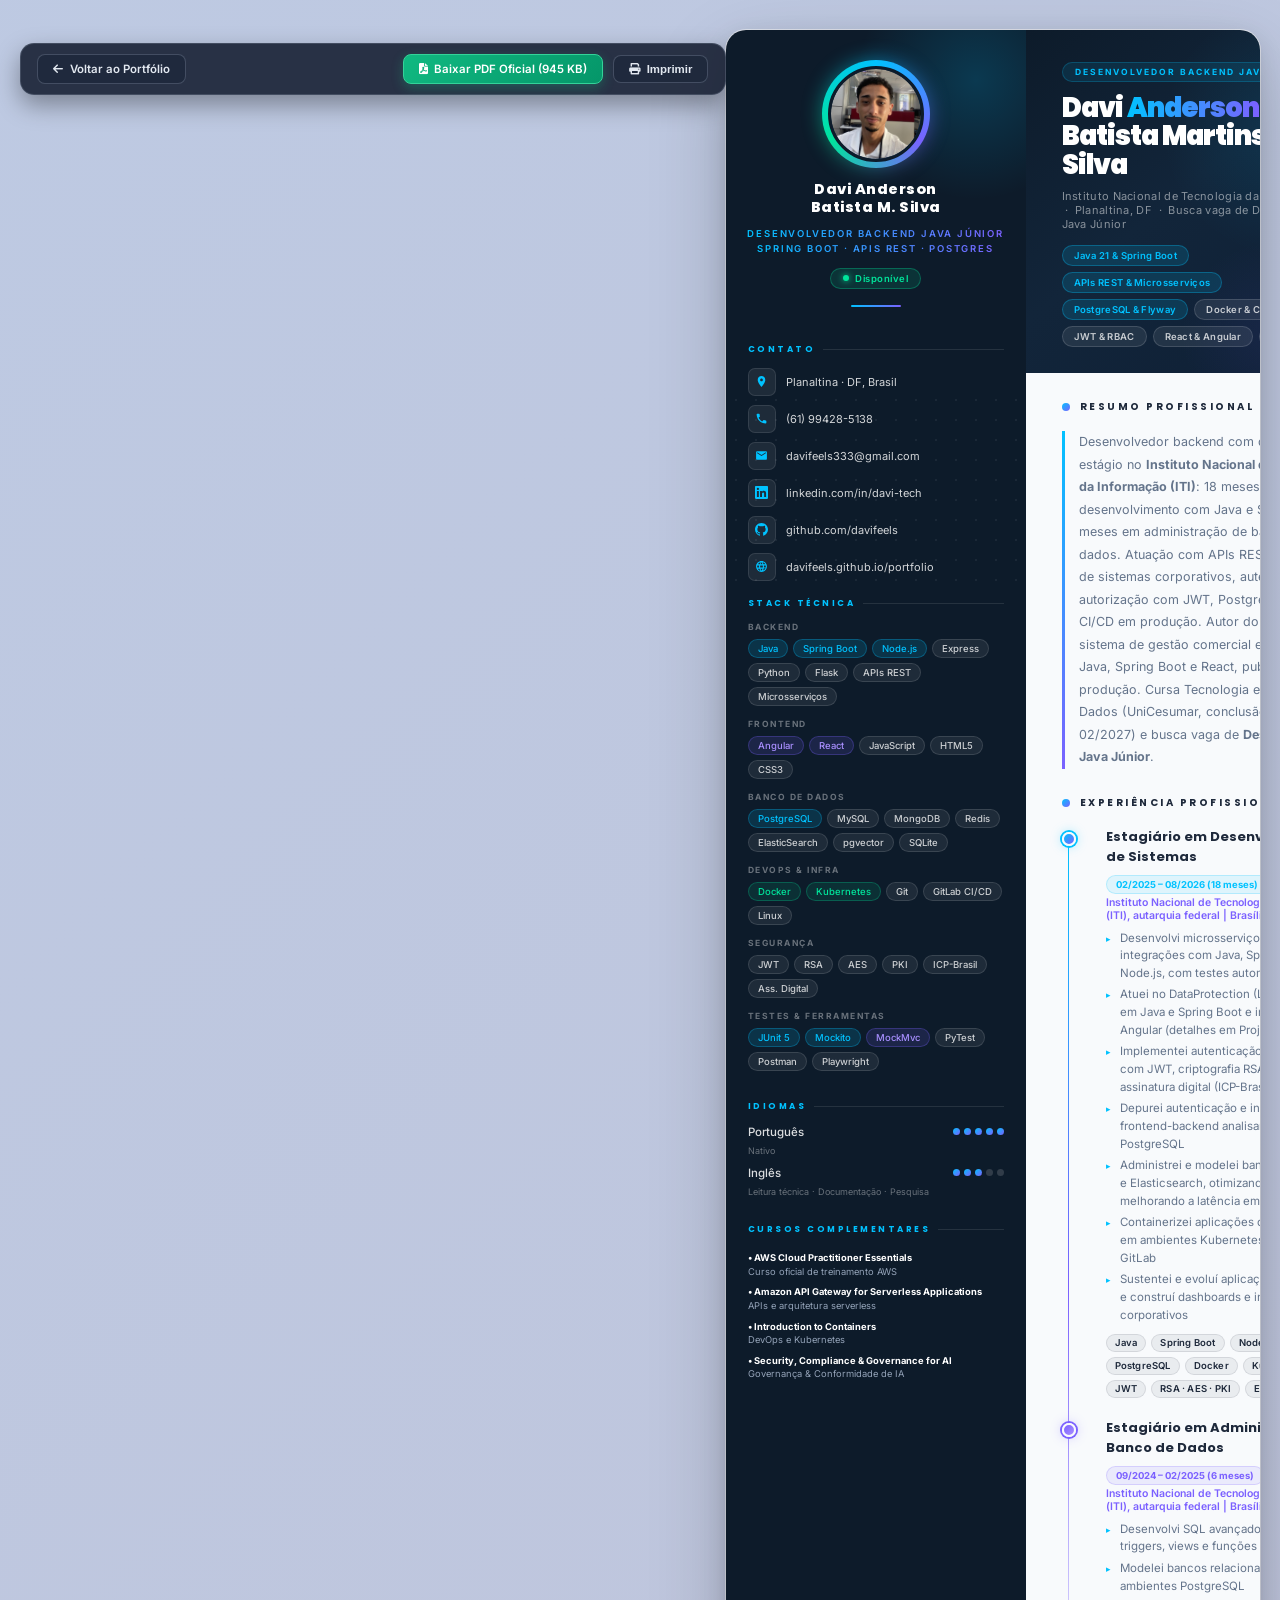
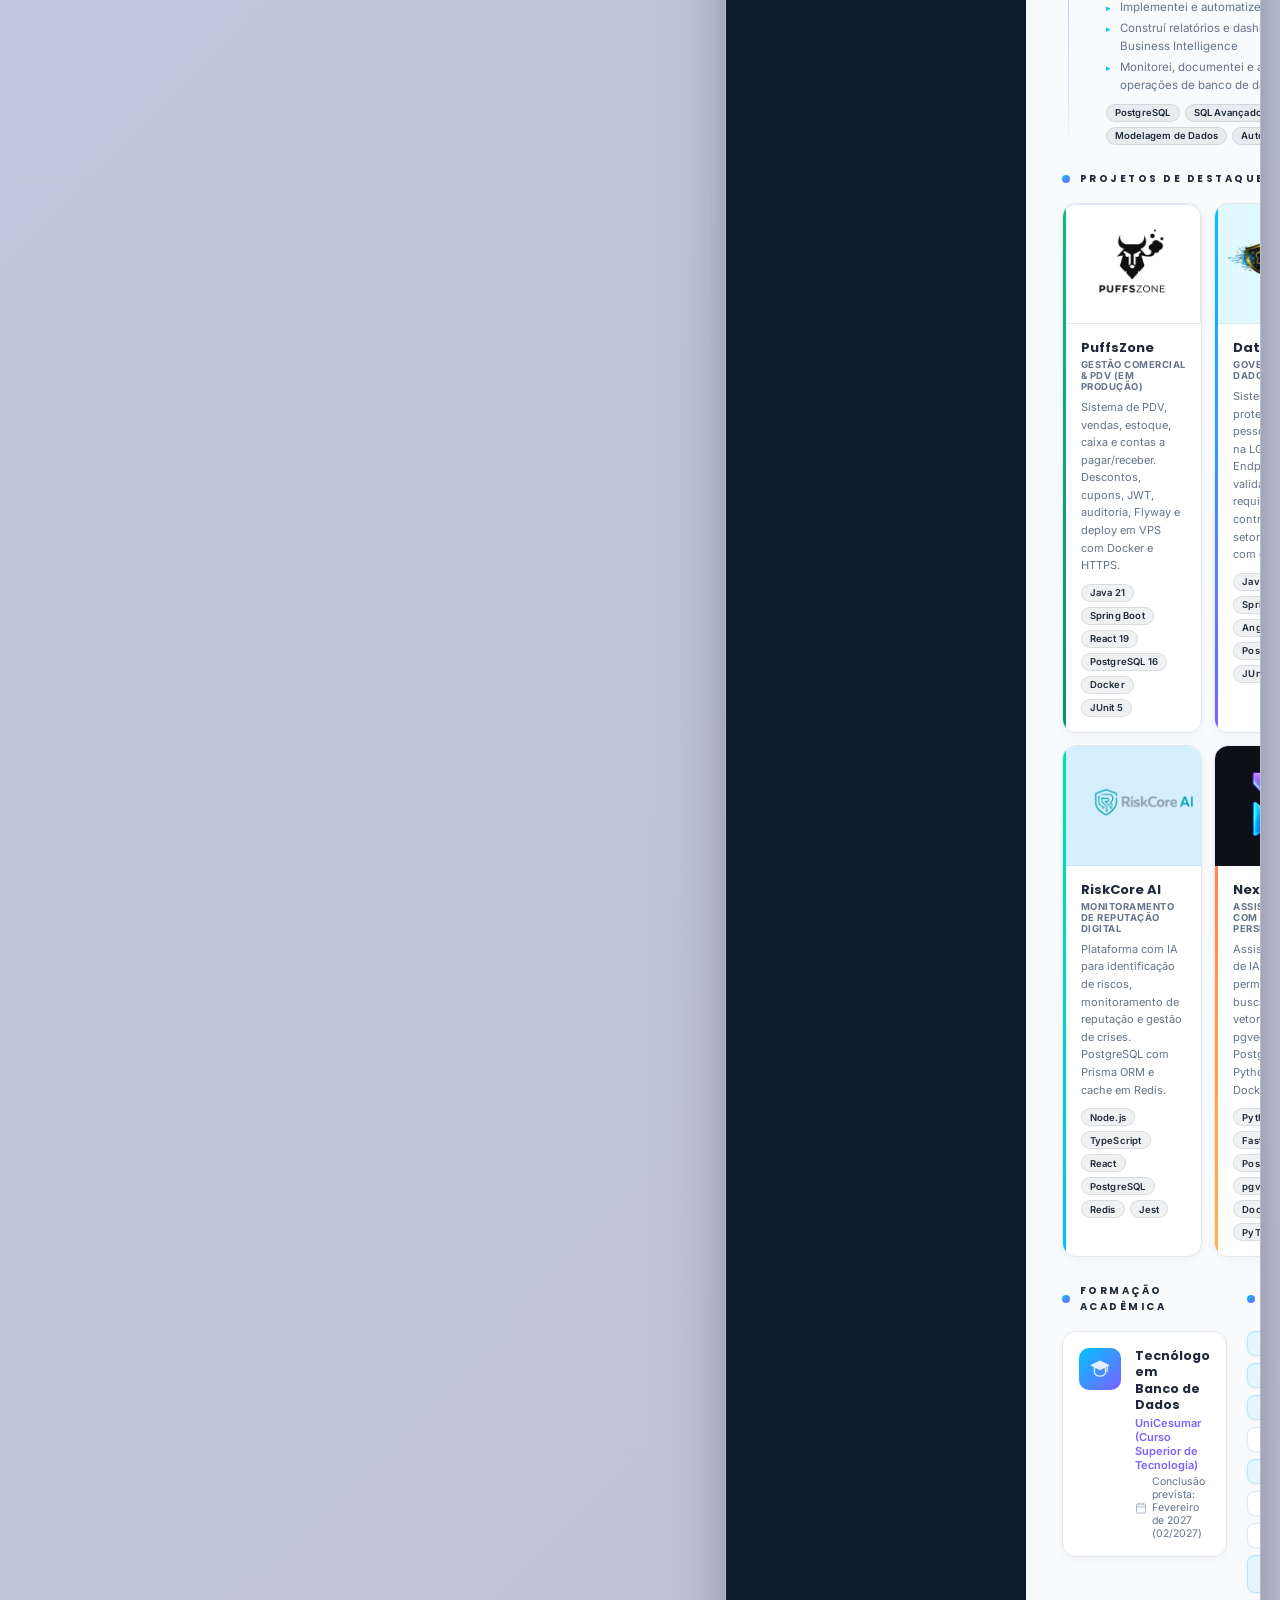
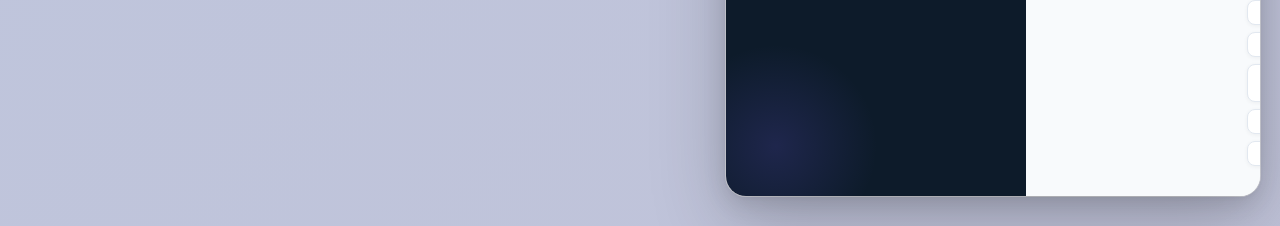
==== commit 38c2f843: "feat: aplica testes unitarios e integrados em todos os projetos e badges 9.0+" ====
--- a/curriculo.html
+++ b/curriculo.html
@@ -4,6 +4,7 @@
 <meta charset="UTF-8">
 <meta name="viewport" content="width=device-width, initial-scale=1.0">
 <title>Currículo · Davi Anderson Batista Martins da Silva</title>
+<link href="https://cdnjs.cloudflare.com/ajax/libs/font-awesome/6.0.0/css/all.min.css" rel="stylesheet">
 <style>
 @font-face{font-family:'Inter';font-style:normal;font-weight:400;font-display:swap;src:url([data-uri]) format('woff2');}
 @font-face{font-family:'Inter';font-style:normal;font-weight:500;font-display:swap;src:url([data-uri]) format('woff2');}
@@ -696,9 +697,81 @@
   size:A4;
   margin:0;
 }
+
+/* TOP NAVIGATION BAR */
+.top-bar-nav {
+  width: 100%;
+  max-width: 1000px;
+  margin: 1rem auto 1.25rem auto;
+  display: flex;
+  justify-content: space-between;
+  align-items: center;
+  padding: 0.75rem 1.25rem;
+  background: rgba(15, 23, 42, 0.85);
+  backdrop-filter: blur(12px);
+  border: 1px solid rgba(148, 163, 184, 0.25);
+  border-radius: 14px;
+  box-shadow: 0 10px 25px rgba(0, 0, 0, 0.35);
+}
+
+.top-nav-btn {
+  display: inline-flex;
+  align-items: center;
+  gap: 0.5rem;
+  padding: 0.55rem 1.15rem;
+  border-radius: 8px;
+  font-size: 0.88rem;
+  font-weight: 600;
+  text-decoration: none;
+  cursor: pointer;
+  border: 1px solid rgba(148, 163, 184, 0.3);
+  background: rgba(30, 41, 59, 0.8);
+  color: #e2e8f0;
+  transition: all 0.2s ease;
+}
+
+.top-nav-btn:hover {
+  background: rgba(51, 65, 85, 0.95);
+  color: #ffffff;
+  border-color: #38bdf8;
+  transform: translateY(-1px);
+}
+
+.top-nav-btn.primary {
+  background: linear-gradient(135deg, #10b981 0%, #059669 100%);
+  border-color: #34d399;
+  color: #ffffff;
+  box-shadow: 0 4px 12px rgba(16, 185, 129, 0.3);
+}
+
+.top-nav-btn.primary:hover {
+  background: linear-gradient(135deg, #059669 0%, #047857 100%);
+  box-shadow: 0 6px 18px rgba(16, 185, 129, 0.45);
+}
+
+@media print {
+  .no-print, .top-bar-nav {
+    display: none !important;
+  }
+}
 </style>
 </head>
 <body>
+
+<div class="top-bar-nav no-print">
+  <a href="index.html" class="top-nav-btn">
+    <i class="fas fa-arrow-left"></i> Voltar ao Portfólio
+  </a>
+  <div style="display:flex; gap:10px; align-items:center;">
+    <a href="assets/curriculo-davi.pdf" download class="top-nav-btn primary">
+      <i class="fas fa-file-pdf"></i> Baixar PDF Oficial (945 KB)
+    </a>
+    <button onclick="window.print()" class="top-nav-btn">
+      <i class="fas fa-print"></i> Imprimir
+    </button>
+  </div>
+</div>
+
 <div class="resume">
 
   <!-- ══════════ SIDEBAR ══════════ -->
@@ -716,7 +789,7 @@
       <div class="sidebar-name">
         <h1>Davi Anderson<br>Batista M. Silva</h1>
       </div>
-      <div class="sidebar-role">Full Stack Developer<br>Java · Spring Boot · Node.js</div>
+      <div class="sidebar-role">Desenvolvedor Backend Java Júnior<br>Spring Boot · APIs REST · Postgres</div>
       <div class="status-badge">
         <div class="status-dot"></div>
         Disponível
@@ -840,13 +913,14 @@
       </div>
 
       <div class="sg">
-        <div class="sg-label">Ferramentas</div>
+        <div class="sg-label">Testes &amp; Ferramentas</div>
         <div class="tag-cloud">
+          <span class="tag tag-b">JUnit 5</span>
+          <span class="tag tag-b">Mockito</span>
+          <span class="tag tag-p">MockMvc</span>
+          <span class="tag tag-w">PyTest</span>
           <span class="tag tag-w">Postman</span>
           <span class="tag tag-w">Playwright</span>
-          <span class="tag tag-w">Cypress</span>
-          <span class="tag tag-w">Streamlit</span>
-          <span class="tag tag-w">Android Studio</span>
         </div>
       </div>
     </div>
@@ -1024,10 +1098,9 @@
               <span class="pill">Java 21</span>
               <span class="pill">Spring Boot</span>
               <span class="pill">React 19</span>
-              <span class="pill">TypeScript</span>
               <span class="pill">PostgreSQL 16</span>
-              <span class="pill">Flyway</span>
               <span class="pill">Docker</span>
+              <span class="pill">JUnit 5</span>
             </div>
           </a>
 
@@ -1044,7 +1117,7 @@
               <span class="pill">Spring Boot</span>
               <span class="pill">Angular</span>
               <span class="pill">PostgreSQL</span>
-              <span class="pill">APIs REST</span>
+              <span class="pill">JUnit 5</span>
               <span class="pill">RBAC</span>
             </div>
           </a>
@@ -1061,10 +1134,9 @@
               <span class="pill">Node.js</span>
               <span class="pill">TypeScript</span>
               <span class="pill">React</span>
-              <span class="pill">Next.js</span>
               <span class="pill">PostgreSQL</span>
-              <span class="pill">Prisma ORM</span>
               <span class="pill">Redis</span>
+              <span class="pill">Jest</span>
             </div>
           </a>
 
@@ -1082,6 +1154,7 @@
               <span class="pill">PostgreSQL</span>
               <span class="pill">pgvector</span>
               <span class="pill">Docker</span>
+              <span class="pill">PyTest</span>
             </div>
           </a>
 
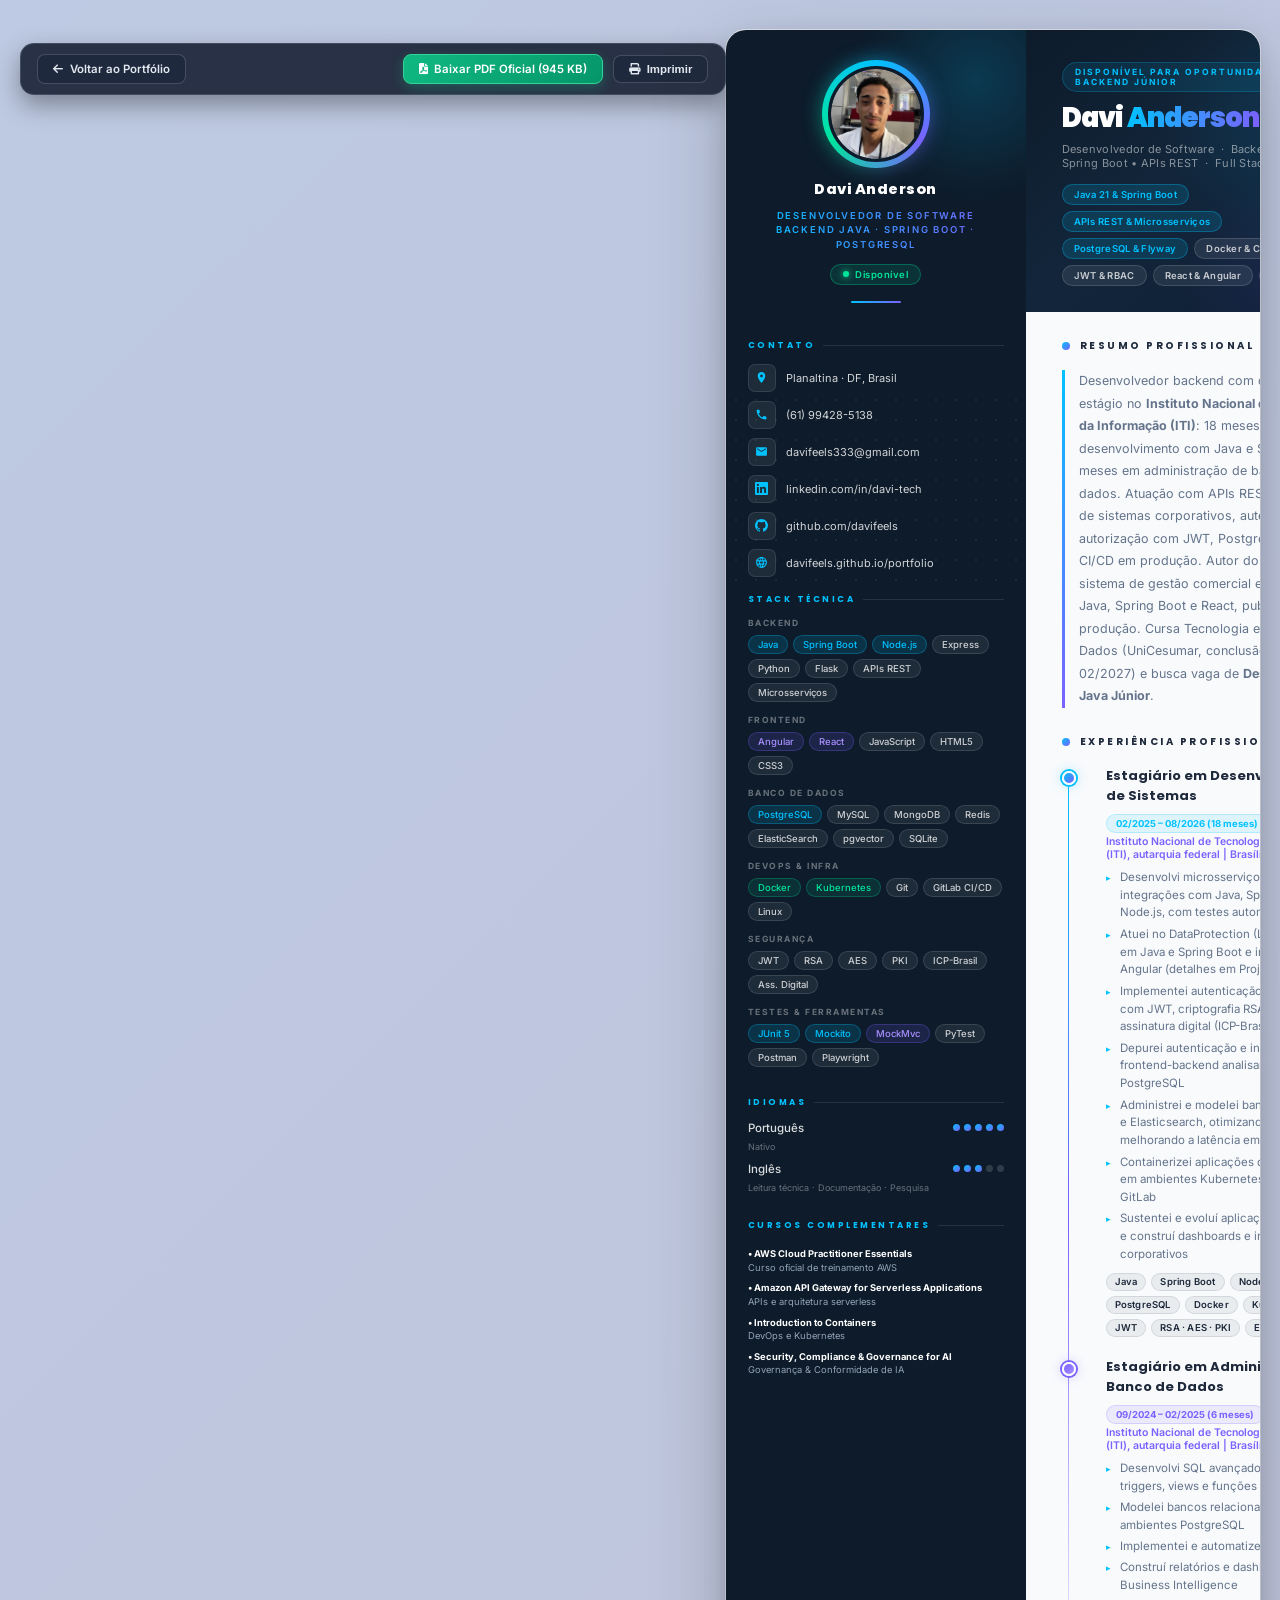
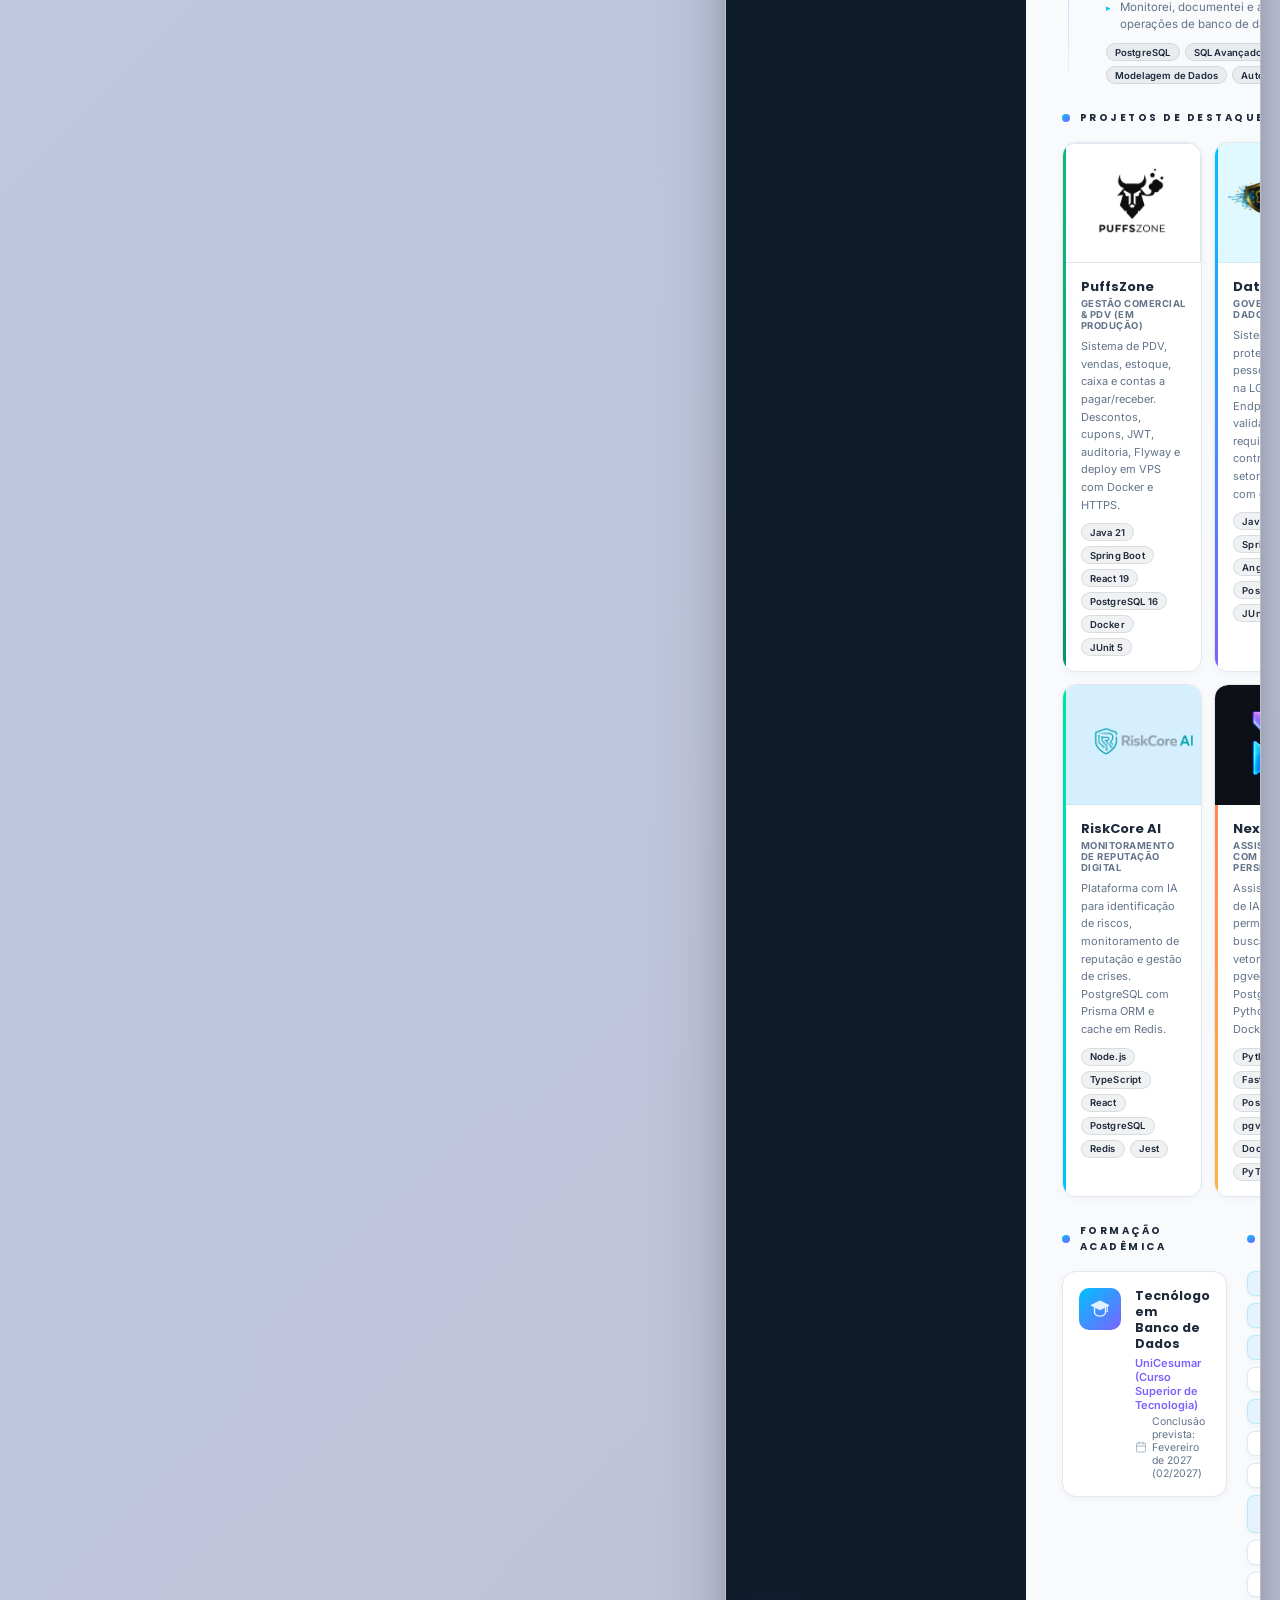
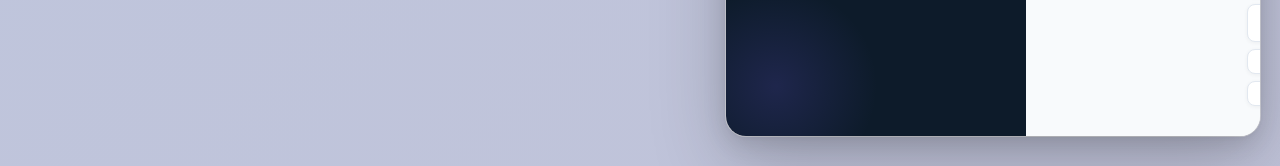
==== commit de081b7f: "feat: atualiza headline para Davi Anderson e badge de disponibilidade Java Backend Junior" ====
--- a/curriculo.html
+++ b/curriculo.html
@@ -787,9 +787,9 @@
       </div>
 
       <div class="sidebar-name">
-        <h1>Davi Anderson<br>Batista M. Silva</h1>
-      </div>
-      <div class="sidebar-role">Desenvolvedor Backend Java Júnior<br>Spring Boot · APIs REST · Postgres</div>
+        <h1>Davi Anderson</h1>
+      </div>
+      <div class="sidebar-role">Desenvolvedor de Software<br>Backend Java · Spring Boot · PostgreSQL</div>
       <div class="status-badge">
         <div class="status-dot"></div>
         Disponível
@@ -973,13 +973,12 @@
 
     <!-- HERO -->
     <div class="hero">
-      <div class="hero-badge">Desenvolvedor Backend Java Júnior</div>
+      <div class="hero-badge">Disponível para Oportunidades · Java Backend Júnior</div>
       <div class="hero-title">
-        Davi <span class="hi">Anderson</span><br>
-        Batista Martins da Silva
+        Davi <span class="hi">Anderson</span>
       </div>
       <div class="hero-sub">
-        Instituto Nacional de Tecnologia da Informação (ITI) &nbsp;·&nbsp; Planaltina, DF &nbsp;·&nbsp; Busca vaga de Desenvolvedor Java Júnior
+        Desenvolvedor de Software &nbsp;·&nbsp; Backend Java • Spring Boot • APIs REST &nbsp;·&nbsp; Full Stack • PostgreSQL
       </div>
       <div class="hero-chips">
         <span class="hero-chip accent">Java 21 &amp; Spring Boot</span>
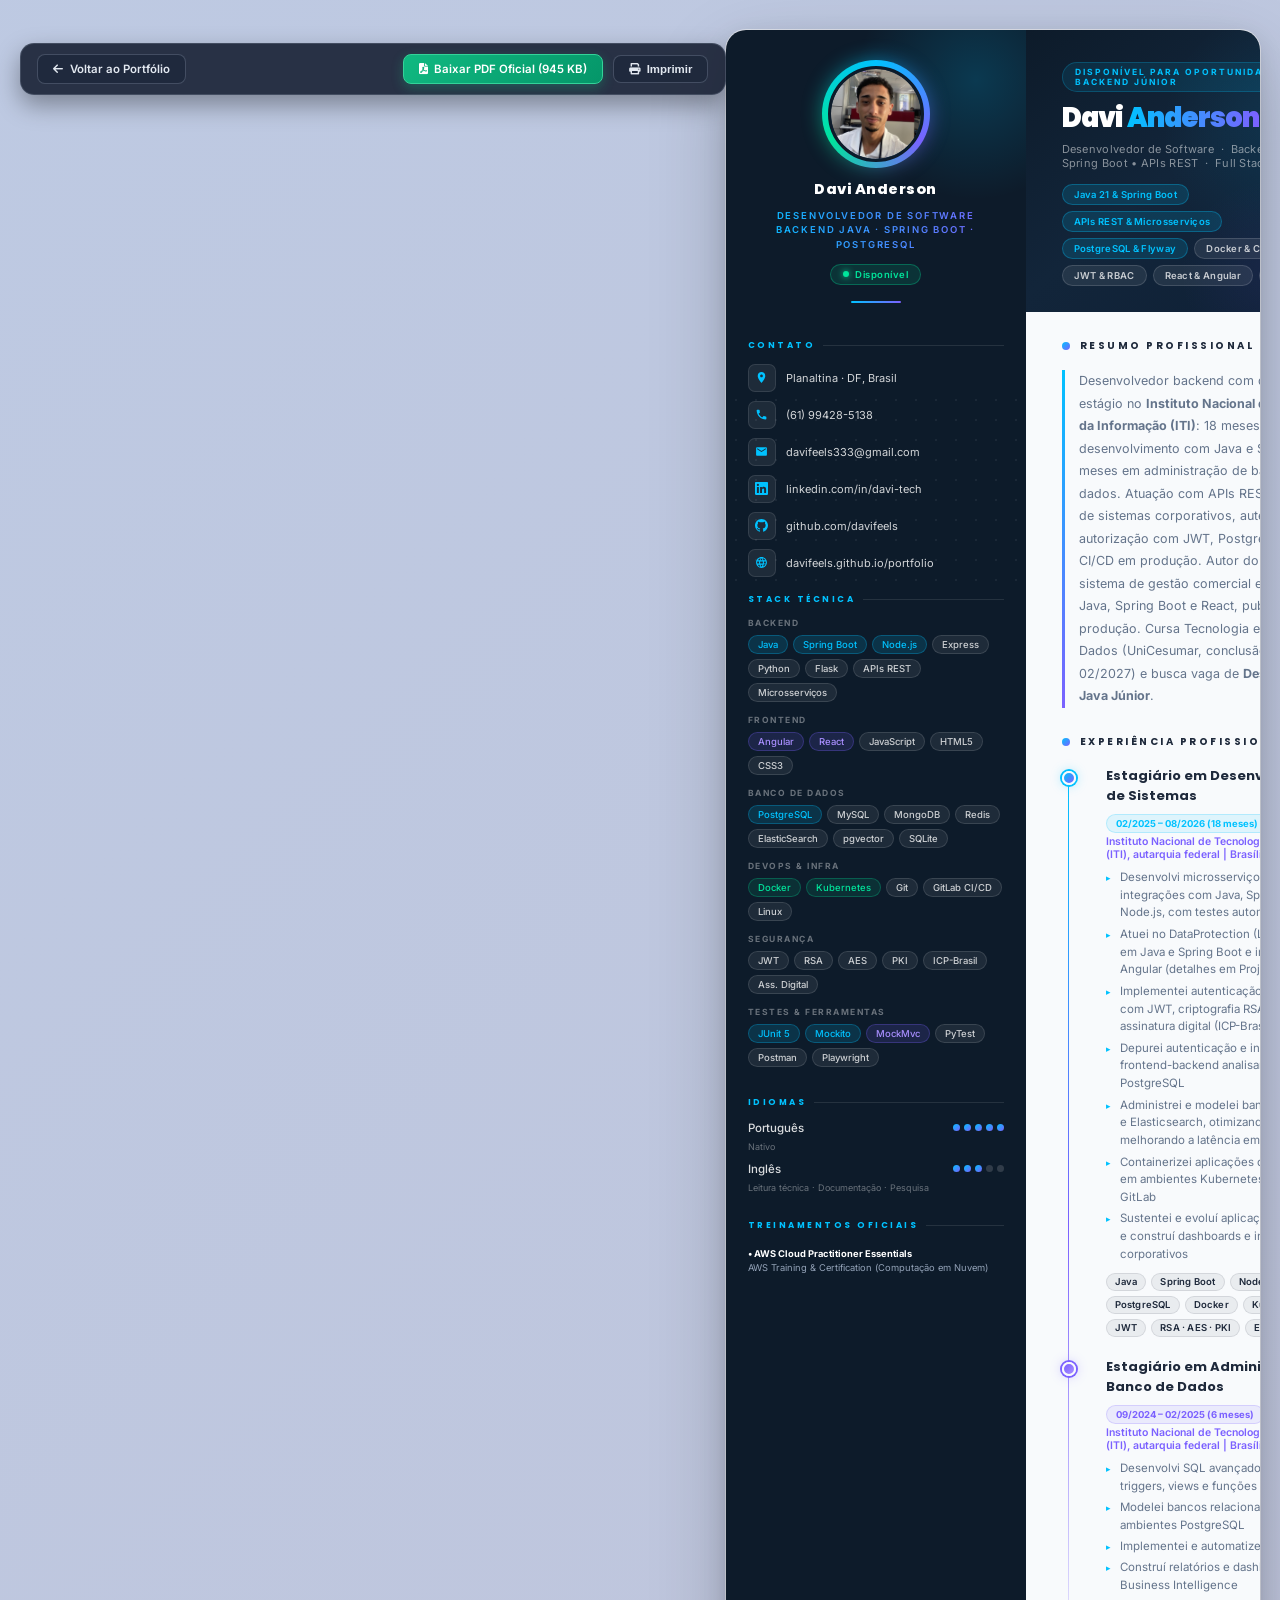
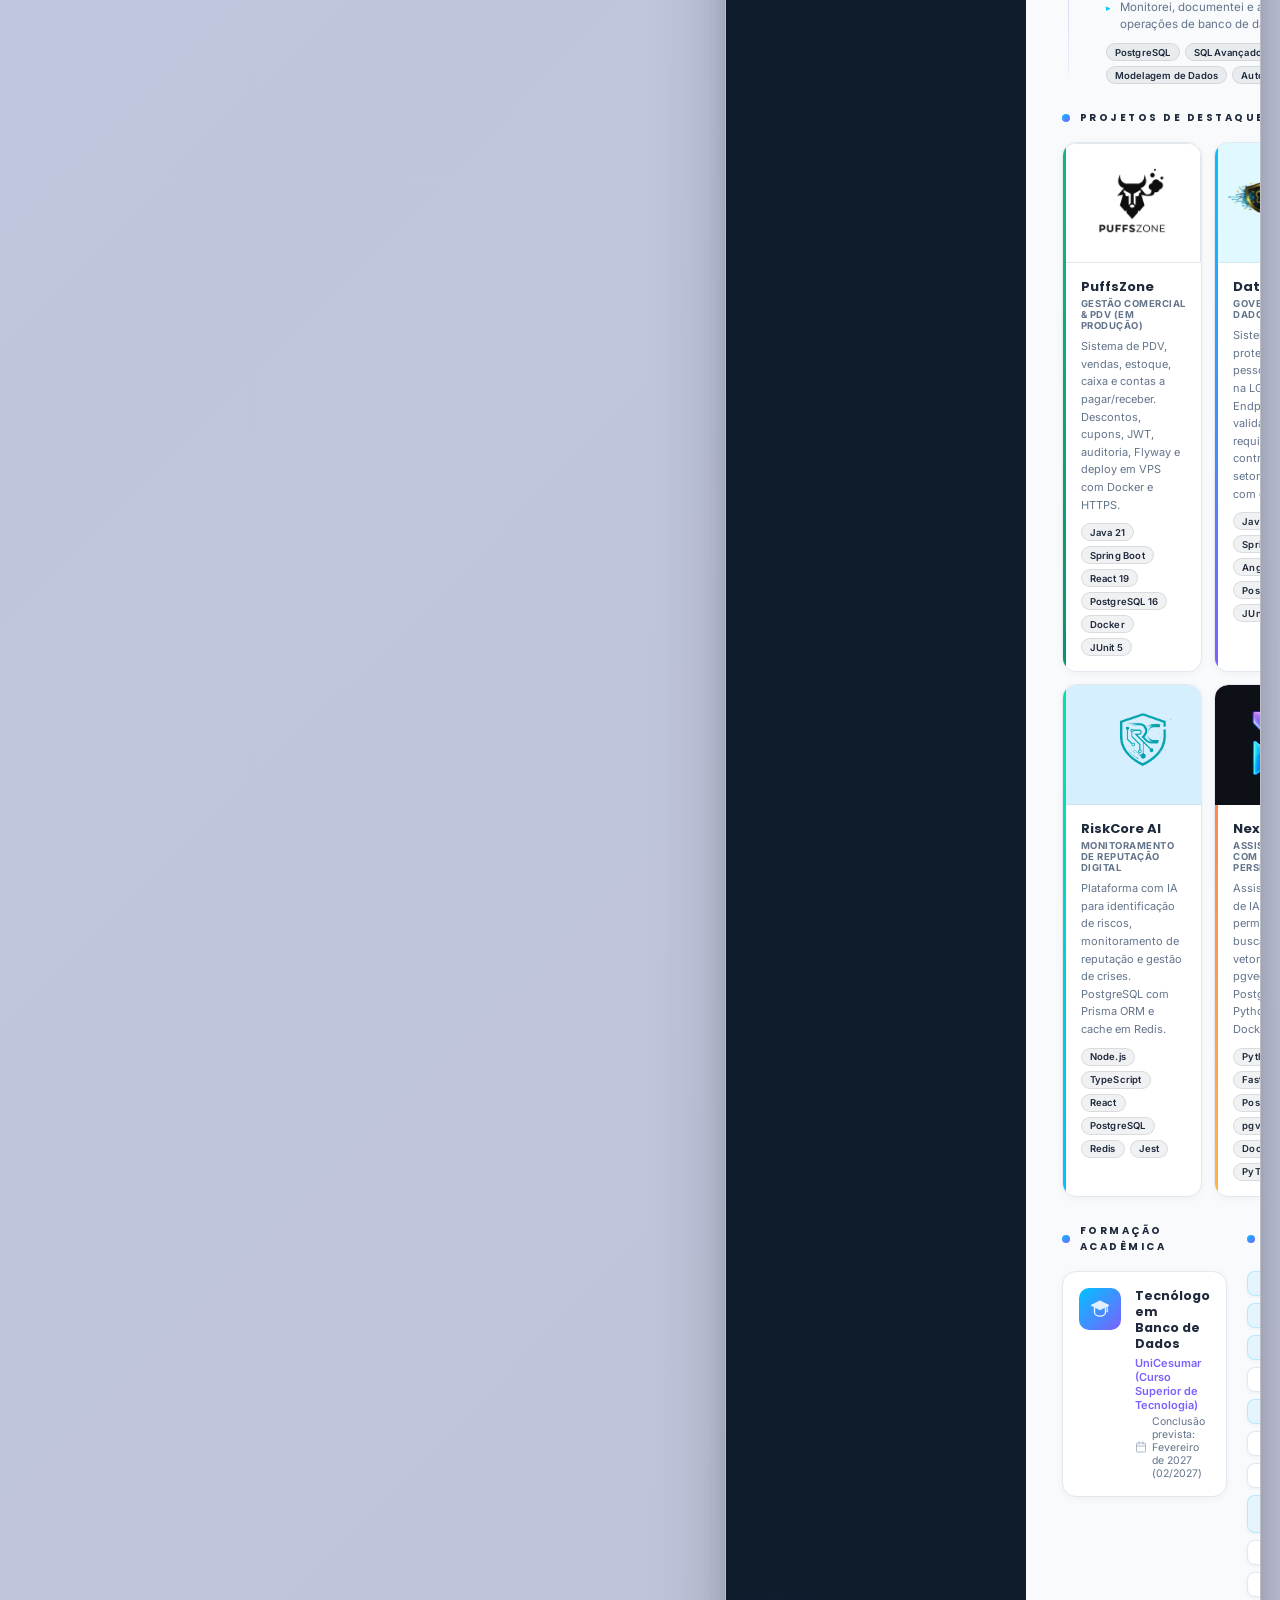
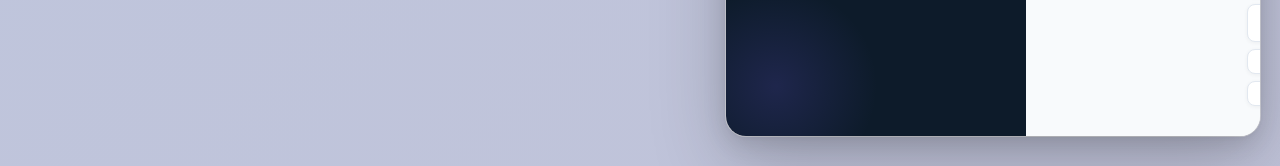
==== commit b1e1c982: "chore: sincroniza assets e curriculo" ====
--- a/curriculo.html
+++ b/curriculo.html
@@ -956,12 +956,9 @@
 
     <!-- CURSOS COMPLEMENTARES -->
     <div class="sb-section">
-      <div class="sb-label">Cursos Complementares</div>
+      <div class="sb-label">Treinamentos Oficiais</div>
       <div style="font-size:0.72rem; color:#cbd5e1; line-height:1.45; display:flex; flex-direction:column; gap:0.55rem; padding-top:0.25rem;">
-        <div><strong style="color:#ffffff;">• AWS Cloud Practitioner Essentials</strong><br><span style="color:#94a3b8;">Curso oficial de treinamento AWS</span></div>
-        <div><strong style="color:#ffffff;">• Amazon API Gateway for Serverless Applications</strong><br><span style="color:#94a3b8;">APIs e arquitetura serverless</span></div>
-        <div><strong style="color:#ffffff;">• Introduction to Containers</strong><br><span style="color:#94a3b8;">DevOps e Kubernetes</span></div>
-        <div><strong style="color:#ffffff;">• Security, Compliance &amp; Governance for AI</strong><br><span style="color:#94a3b8;">Governança &amp; Conformidade de IA</span></div>
+        <div><strong style="color:#ffffff;">• AWS Cloud Practitioner Essentials</strong><br><span style="color:#94a3b8;">AWS Training &amp; Certification (Computação em Nuvem)</span></div>
       </div>
     </div>
 
